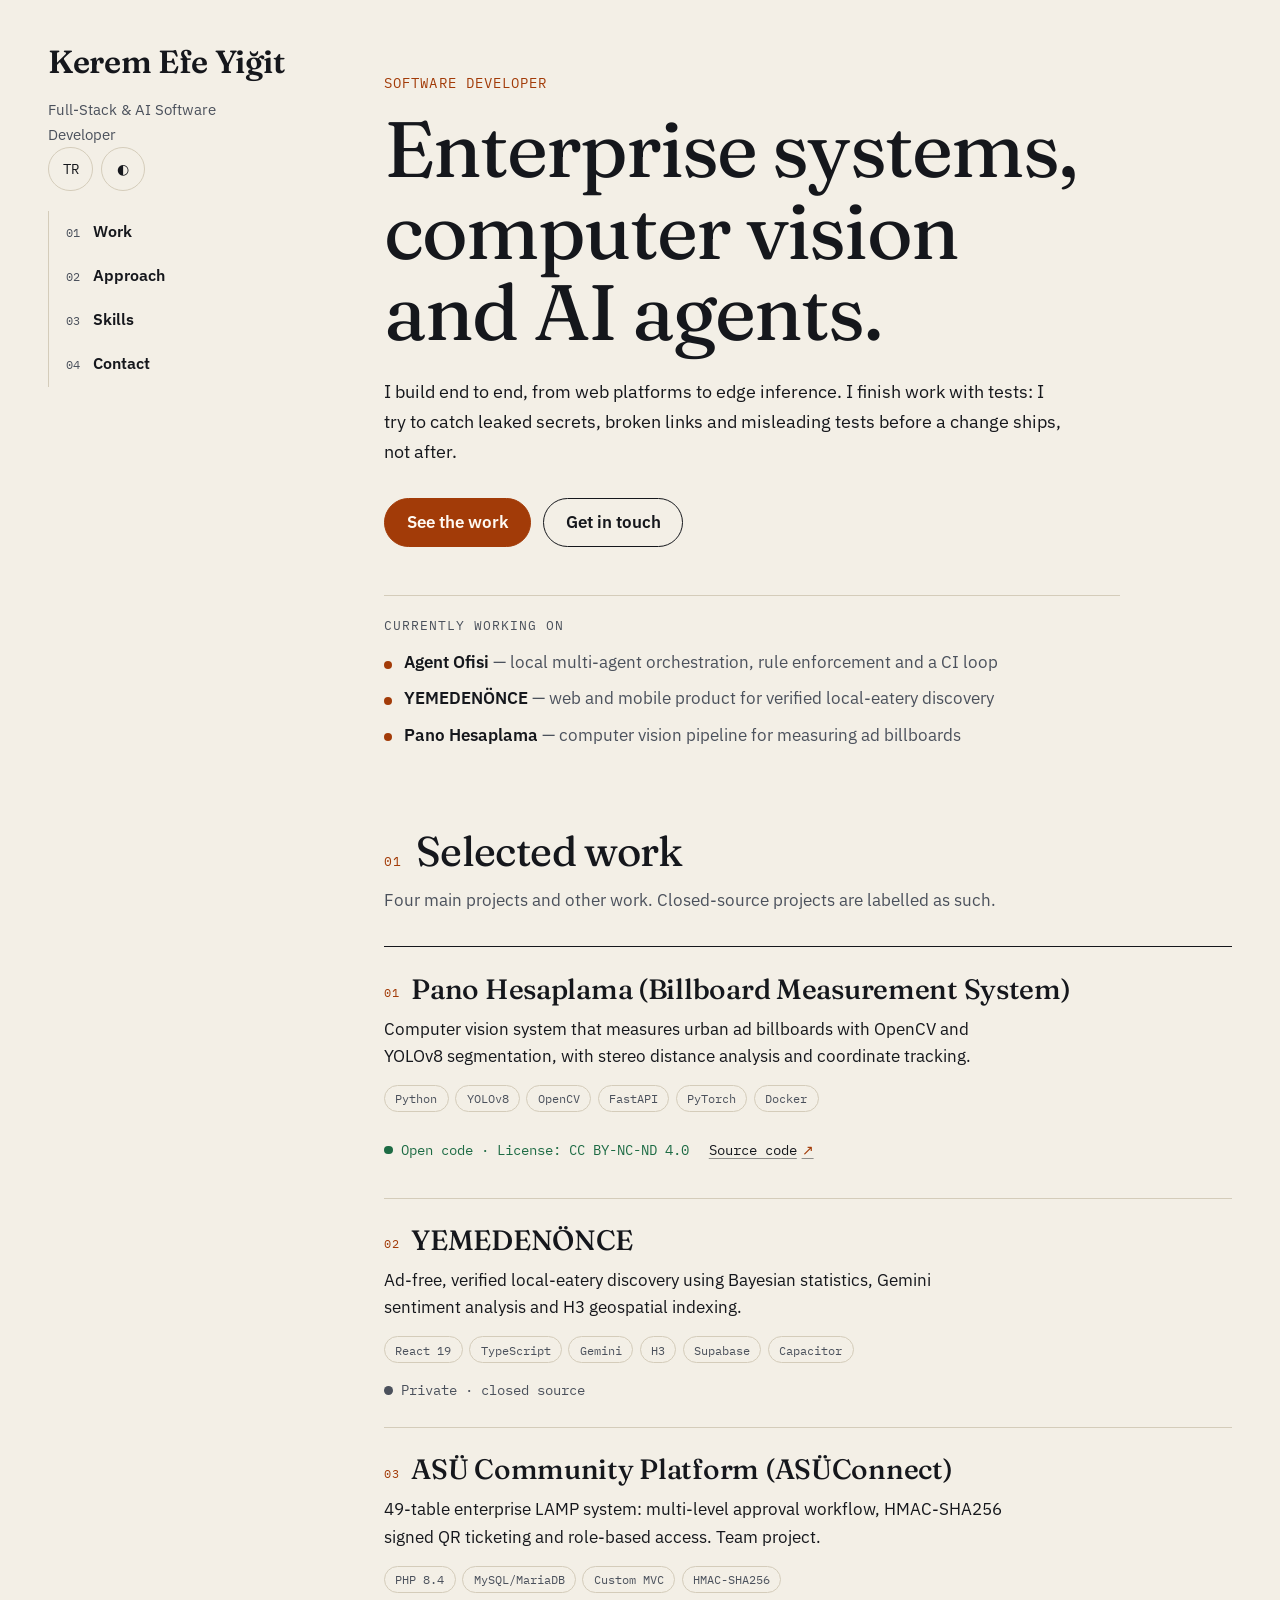
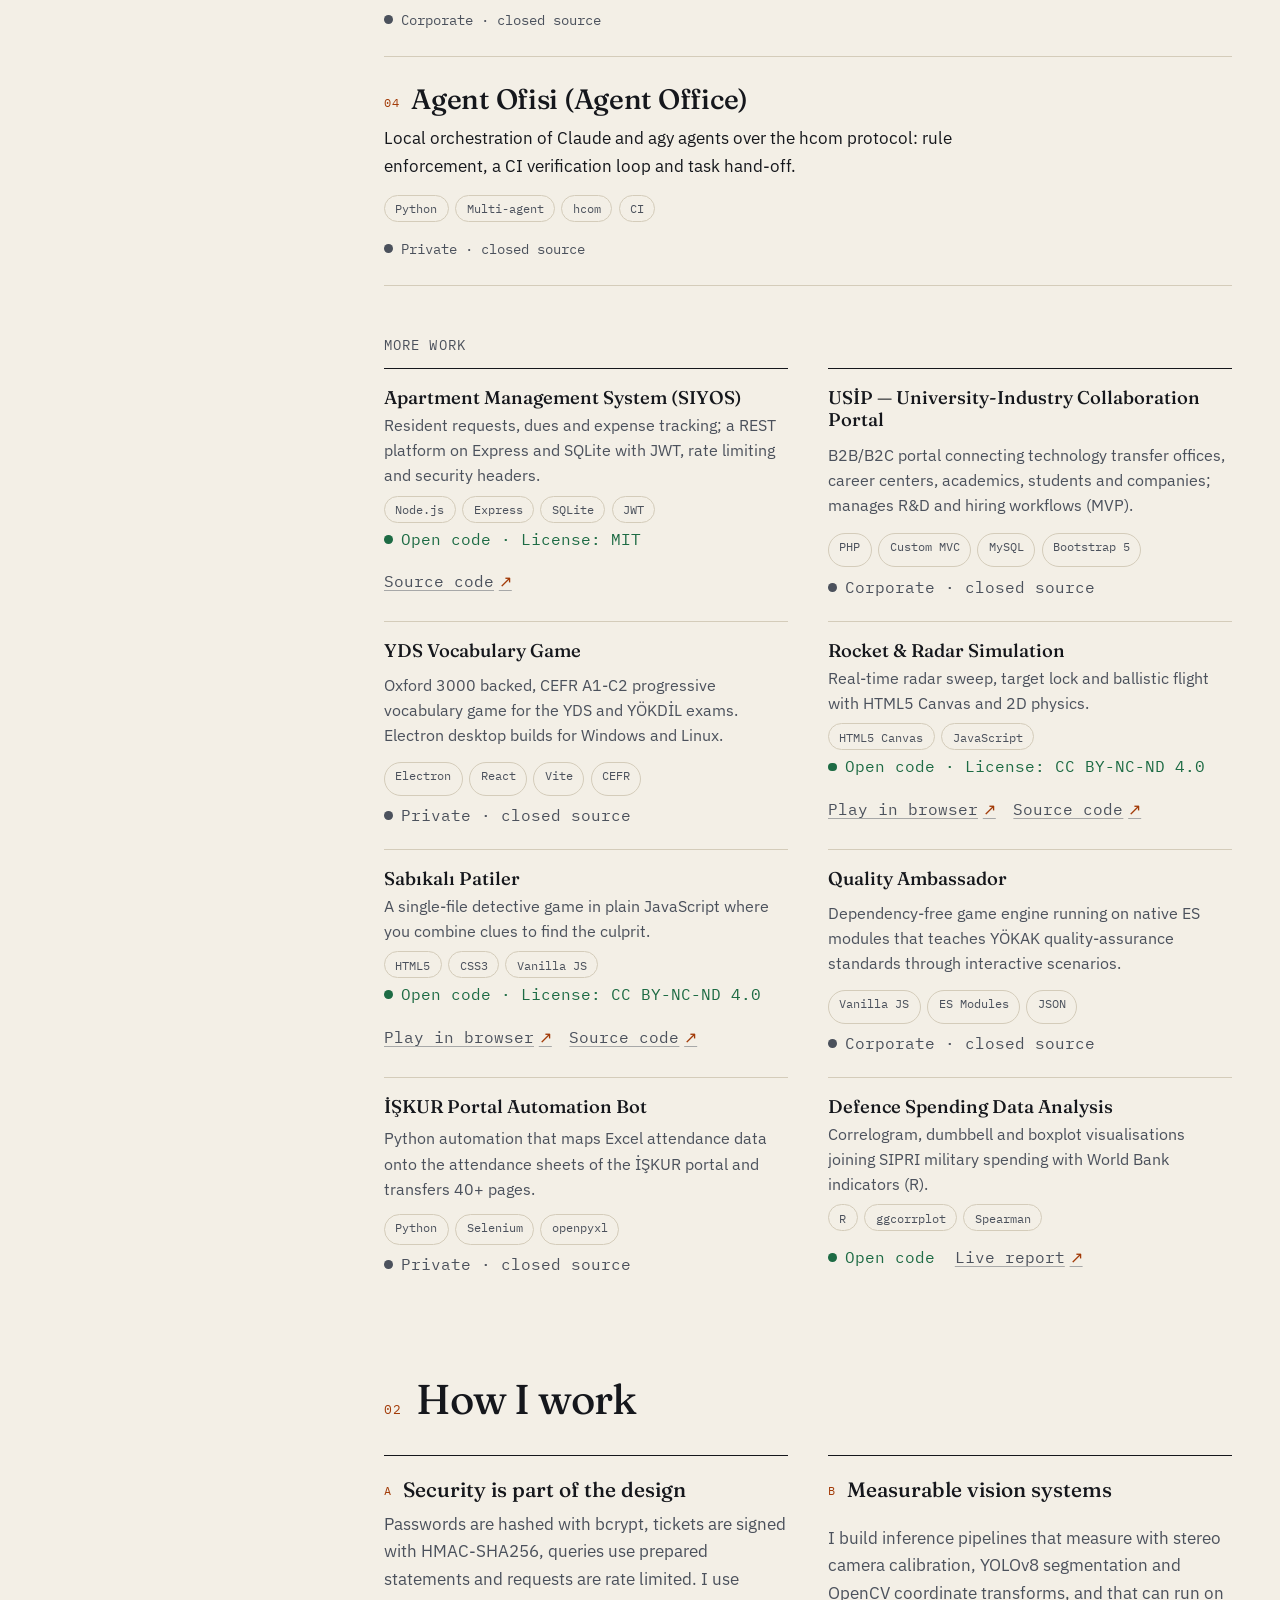
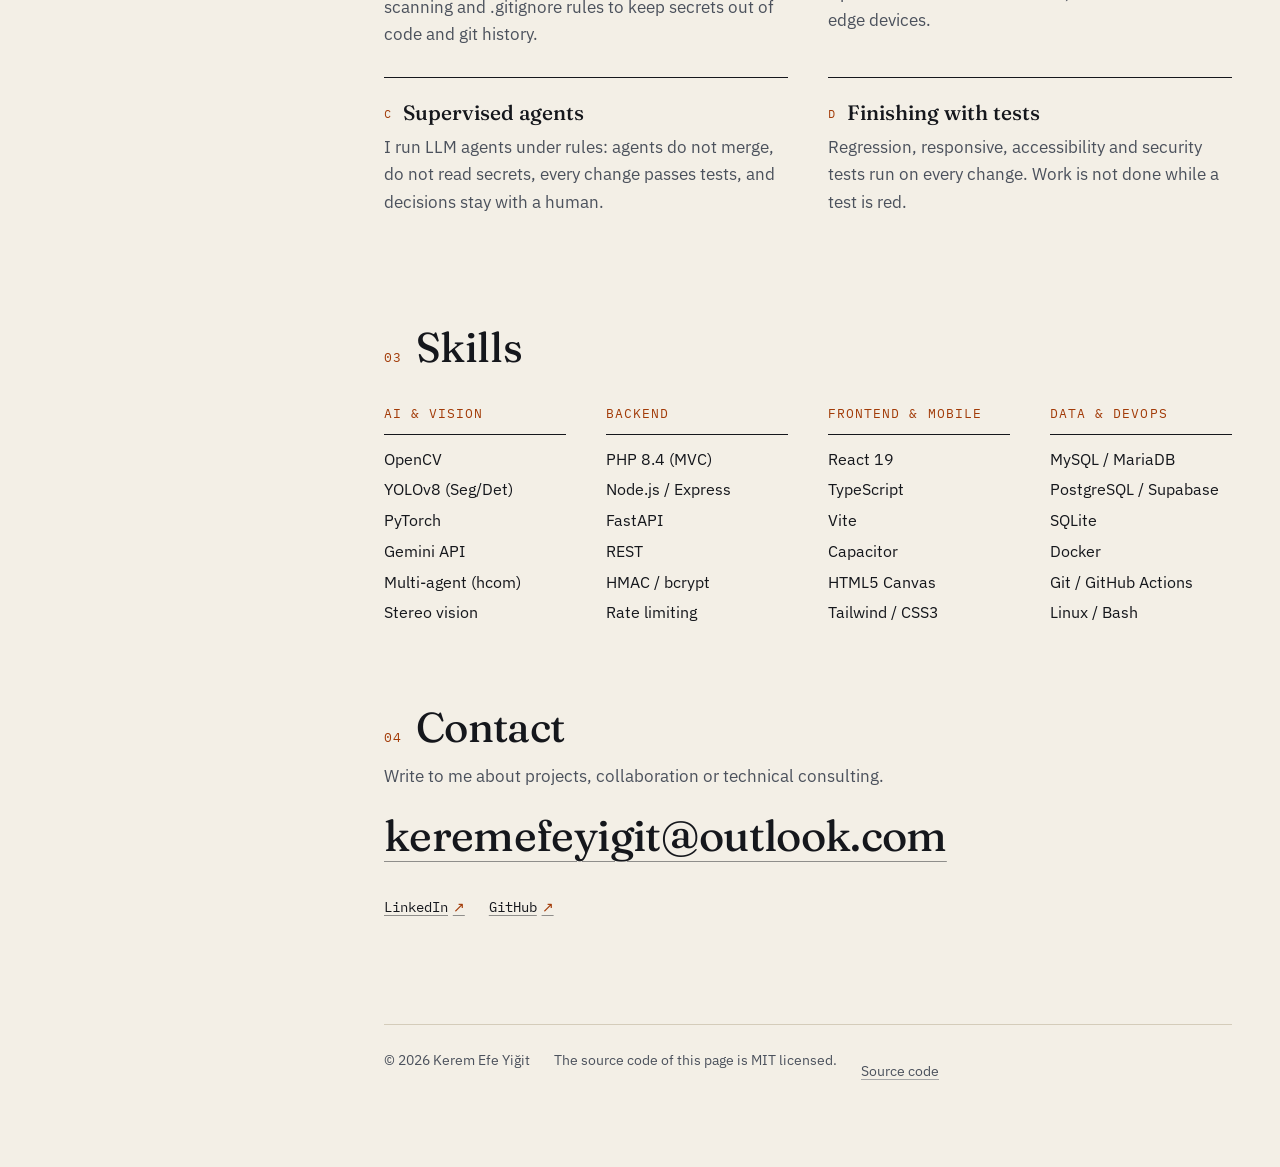
==== en/index.html @ 2be43712 "wip: portfolyo yeniden tasarimi (TR/EN uretici, self-host yazi tipleri, CI iskeleti) Co-Authored-By:" ====
<!doctype html>
<html lang="en">
<head>
<meta charset="utf-8">
<meta http-equiv="Content-Security-Policy" content="default-src 'none'; script-src 'self'; style-src 'self'; img-src 'self' data:; font-src 'self'; connect-src 'none'; base-uri 'none'; form-action 'none'; manifest-src 'none'">
<meta name="viewport" content="width=device-width, initial-scale=1">
<title>Kerem Efe Yiğit — Full-Stack &amp; AI Software Developer</title>
<meta name="description" content="Kerem Efe Yiğit: software developer building enterprise web systems, computer vision and multi-agent AI orchestration. Selected work, approach and contact.">
<meta name="referrer" content="strict-origin-when-cross-origin">
<meta name="color-scheme" content="light dark">
<meta name="theme-color" content="#f3efe6" media="(prefers-color-scheme: light)">
<meta name="theme-color" content="#101215" media="(prefers-color-scheme: dark)">
<link rel="canonical" href="https://keremefeyigit.github.io/en/">
<link rel="alternate" hreflang="tr" href="https://keremefeyigit.github.io/">
<link rel="alternate" hreflang="en" href="https://keremefeyigit.github.io/en/">
<link rel="alternate" hreflang="x-default" href="https://keremefeyigit.github.io/">
<link rel="icon" href="/assets/img/favicon.svg" type="image/svg+xml">
<meta property="og:type" content="website">
<meta property="og:site_name" content="Kerem Efe Yiğit">
<meta property="og:title" content="Kerem Efe Yiğit — Full-Stack &amp; AI Software Developer">
<meta property="og:description" content="Kerem Efe Yiğit: software developer building enterprise web systems, computer vision and multi-agent AI orchestration. Selected work, approach and contact.">
<meta property="og:url" content="https://keremefeyigit.github.io/en/">
<meta property="og:locale" content="en_US">
<meta property="og:image" content="https://keremefeyigit.github.io/assets/img/og.png">
<meta property="og:image:width" content="1200">
<meta property="og:image:height" content="630">
<meta property="og:image:alt" content="Kerem Efe Yiğit — Full-Stack &amp; AI Software Developer">
<meta name="twitter:card" content="summary_large_image">
<meta name="twitter:title" content="Kerem Efe Yiğit — Full-Stack &amp; AI Software Developer">
<meta name="twitter:description" content="Kerem Efe Yiğit: software developer building enterprise web systems, computer vision and multi-agent AI orchestration. Selected work, approach and contact.">
<meta name="twitter:image" content="https://keremefeyigit.github.io/assets/img/og.png">
<link rel="preload" href="/assets/fonts/fraunces-latin-wght-normal.woff2" as="font" type="font/woff2" crossorigin>
<link rel="preload" href="/assets/fonts/ibm-plex-sans-latin-400-normal.woff2" as="font" type="font/woff2" crossorigin>
<link rel="stylesheet" href="/assets/css/style.css">
<script src="/assets/js/theme.js"></script>
<script type="application/ld+json">
{
  "@context": "https://schema.org",
  "@type": "Person",
  "name": "Kerem Efe Yiğit",
  "url": "https://keremefeyigit.github.io/en/",
  "jobTitle": "Full-Stack & AI Software Developer",
  "inLanguage": "en",
  "sameAs": [
    "https://github.com/keremefeyigit",
    "https://www.linkedin.com/in/kerem-efe-yi%C4%9Fit/"
  ],
  "knowsAbout": [
    "Computer vision",
    "OpenCV",
    "YOLOv8",
    "PHP",
    "Node.js",
    "React",
    "TypeScript",
    "Multi-agent systems"
  ]
}
</script>
</head>
<body>
<a class="skip" href="#main">Skip to content</a>
<div class="shell">
<header class="rail">
  <div class="rail-top">
    <div>
      <a class="brand" href="/en/">Kerem Efe Yiğit</a>
      <p class="role">Full-Stack &amp; AI Software Developer</p>
    </div>
    <div class="tools">
      <a class="lang" href="/" hreflang="tr" lang="tr" title="Türkçe">TR</a>
      <button class="theme" type="button" data-theme-toggle data-label-dark="Dark theme" data-label-light="Light theme" aria-label="Toggle theme" aria-pressed="false" hidden>&#9680;</button>
    </div>
  </div>
  <nav aria-label="Main navigation" data-nav><ol class="nav"><li><a href="#work"><span class="n">01</span>Work</a></li><li><a href="#approach"><span class="n">02</span>Approach</a></li><li><a href="#skills"><span class="n">03</span>Skills</a></li><li><a href="#contact"><span class="n">04</span>Contact</a></li></ol></nav>
</header>
<main id="main">
  <section class="hero" aria-labelledby="hero-title">
    <p class="kicker">Software developer</p>
    <h1 id="hero-title">Enterprise systems, computer vision and AI agents.</h1>
    <p class="lead">I build end to end, from web platforms to edge inference. I finish work with tests: I try to catch leaked secrets, broken links and misleading tests before a change ships, not after.</p>
    <p class="cta"><a class="btn" href="#work">See the work</a><a class="btn ghost" href="#contact">Get in touch</a></p>
    <div class="now"><p class="now-title">Currently working on</p><ul><li><strong>Agent Ofisi</strong> <span>— local multi-agent orchestration, rule enforcement and a CI loop</span></li><li><strong>YEMEDENÖNCE</strong> <span>— web and mobile product for verified local-eatery discovery</span></li><li><strong>Pano Hesaplama</strong> <span>— computer vision pipeline for measuring ad billboards</span></li></ul></div>
  </section>

  <section id="work" aria-labelledby="work-title">
    <h2 id="work-title"><span class="n">01</span>Selected work</h2>
    <p class="intro">Four main projects and other work. Closed-source projects are labelled as such.</p>
    <ol class="featured"><li class="proj" id="p-pano"><h3>Pano Hesaplama (Billboard Measurement System)</h3><p>Computer vision system that measures urban ad billboards with OpenCV and YOLOv8 segmentation, with stereo distance analysis and coordinate tracking.</p><ul class="tags"><li>Python</li><li>YOLOv8</li><li>OpenCV</li><li>FastAPI</li><li>PyTorch</li><li>Docker</li></ul><p class="meta"><span class="vis open">Open code · License: CC BY-NC-ND 4.0</span><span class="links"><a href="https://github.com/keremefeyigit/PanoHesaplamaSistemi" rel="noopener noreferrer" target="_blank">Source code</a></span></p></li><li class="proj" id="p-yemedenonce"><h3>YEMEDENÖNCE</h3><p>Ad-free, verified local-eatery discovery using Bayesian statistics, Gemini sentiment analysis and H3 geospatial indexing.</p><ul class="tags"><li>React 19</li><li>TypeScript</li><li>Gemini</li><li>H3</li><li>Supabase</li><li>Capacitor</li></ul><p class="meta"><span class="vis private">Private · closed source</span></p></li><li class="proj" id="p-asu"><h3>ASÜ Community Platform (ASÜConnect)</h3><p>49-table enterprise LAMP system: multi-level approval workflow, HMAC-SHA256 signed QR ticketing and role-based access. Team project.</p><ul class="tags"><li>PHP 8.4</li><li>MySQL/MariaDB</li><li>Custom MVC</li><li>HMAC-SHA256</li></ul><p class="meta"><span class="vis corporate">Corporate · closed source</span></p></li><li class="proj" id="p-agent"><h3>Agent Ofisi (Agent Office)</h3><p>Local orchestration of Claude and agy agents over the hcom protocol: rule enforcement, a CI verification loop and task hand-off.</p><ul class="tags"><li>Python</li><li>Multi-agent</li><li>hcom</li><li>CI</li></ul><p class="meta"><span class="vis private">Private · closed source</span></p></li></ol>
    <h3 class="more-title">More work</h3>
    <ul class="more"><li id="p-siyos"><h3>Apartment Management System (SIYOS)</h3><p>Resident requests, dues and expense tracking; a REST platform on Express and SQLite with JWT, rate limiting and security headers.</p><ul class="tags"><li>Node.js</li><li>Express</li><li>SQLite</li><li>JWT</li></ul><p class="meta"><span class="vis open">Open code · License: MIT</span><span class="links"><a href="https://github.com/keremefeyigit/Apartman-Yonetim-Sistemi" rel="noopener noreferrer" target="_blank">Source code</a></span></p></li><li id="p-usip"><h3>USİP — University-Industry Collaboration Portal</h3><p>B2B/B2C portal connecting technology transfer offices, career centers, academics, students and companies; manages R&amp;D and hiring workflows (MVP).</p><ul class="tags"><li>PHP</li><li>Custom MVC</li><li>MySQL</li><li>Bootstrap 5</li></ul><p class="meta"><span class="vis corporate">Corporate · closed source</span></p></li><li id="p-yds"><h3>YDS Vocabulary Game</h3><p>Oxford 3000 backed, CEFR A1-C2 progressive vocabulary game for the YDS and YÖKDİL exams. Electron desktop builds for Windows and Linux.</p><ul class="tags"><li>Electron</li><li>React</li><li>Vite</li><li>CEFR</li></ul><p class="meta"><span class="vis private">Private · closed source</span></p></li><li id="p-roket"><h3>Rocket &amp; Radar Simulation</h3><p>Real-time radar sweep, target lock and ballistic flight with HTML5 Canvas and 2D physics.</p><ul class="tags"><li>HTML5 Canvas</li><li>JavaScript</li></ul><p class="meta"><span class="vis open">Open code · License: CC BY-NC-ND 4.0</span><span class="links"><a href="https://keremefeyigit.github.io/Roket-Oyunu/" rel="noopener noreferrer" target="_blank">Play in browser</a><a href="https://github.com/keremefeyigit/Roket-Oyunu" rel="noopener noreferrer" target="_blank">Source code</a></span></p></li><li id="p-sabikali"><h3>Sabıkalı Patiler</h3><p>A single-file detective game in plain JavaScript where you combine clues to find the culprit.</p><ul class="tags"><li>HTML5</li><li>CSS3</li><li>Vanilla JS</li></ul><p class="meta"><span class="vis open">Open code · License: CC BY-NC-ND 4.0</span><span class="links"><a href="https://keremefeyigit.github.io/Sabikali-Patiler/" rel="noopener noreferrer" target="_blank">Play in browser</a><a href="https://github.com/keremefeyigit/Sabikali-Patiler" rel="noopener noreferrer" target="_blank">Source code</a></span></p></li><li id="p-kalite"><h3>Quality Ambassador</h3><p>Dependency-free game engine running on native ES modules that teaches YÖKAK quality-assurance standards through interactive scenarios.</p><ul class="tags"><li>Vanilla JS</li><li>ES Modules</li><li>JSON</li></ul><p class="meta"><span class="vis corporate">Corporate · closed source</span></p></li><li id="p-iskur"><h3>İŞKUR Portal Automation Bot</h3><p>Python automation that maps Excel attendance data onto the attendance sheets of the İŞKUR portal and transfers 40+ pages.</p><ul class="tags"><li>Python</li><li>Selenium</li><li>openpyxl</li></ul><p class="meta"><span class="vis private">Private · closed source</span></p></li><li id="p-savunma"><h3>Defence Spending Data Analysis</h3><p>Correlogram, dumbbell and boxplot visualisations joining SIPRI military spending with World Bank indicators (R).</p><ul class="tags"><li>R</li><li>ggcorrplot</li><li>Spearman</li></ul><p class="meta"><span class="vis open">Open code</span><span class="links"><a href="https://yusakru.github.io/asu-savunma-harcamalari-veri-gorsellestirme/" rel="noopener noreferrer" target="_blank">Live report</a></span></p></li></ul>
  </section>

  <section id="approach" aria-labelledby="approach-title">
    <h2 id="approach-title"><span class="n">02</span>How I work</h2>
    <ol class="principles"><li><h3>Security is part of the design</h3><p>Passwords are hashed with bcrypt, tickets are signed with HMAC-SHA256, queries use prepared statements and requests are rate limited. I use scanning and .gitignore rules to keep secrets out of code and git history.</p></li><li><h3>Measurable vision systems</h3><p>I build inference pipelines that measure with stereo camera calibration, YOLOv8 segmentation and OpenCV coordinate transforms, and that can run on edge devices.</p></li><li><h3>Supervised agents</h3><p>I run LLM agents under rules: agents do not merge, do not read secrets, every change passes tests, and decisions stay with a human.</p></li><li><h3>Finishing with tests</h3><p>Regression, responsive, accessibility and security tests run on every change. Work is not done while a test is red.</p></li></ol>
  </section>

  <section id="skills" aria-labelledby="skills-title">
    <h2 id="skills-title"><span class="n">03</span>Skills</h2>
    <div class="skills"><div><h3>AI &amp; vision</h3><ul><li>OpenCV</li><li>YOLOv8 (Seg/Det)</li><li>PyTorch</li><li>Gemini API</li><li>Multi-agent (hcom)</li><li>Stereo vision</li></ul></div><div><h3>Backend</h3><ul><li>PHP 8.4 (MVC)</li><li>Node.js / Express</li><li>FastAPI</li><li>REST</li><li>HMAC / bcrypt</li><li>Rate limiting</li></ul></div><div><h3>Frontend &amp; mobile</h3><ul><li>React 19</li><li>TypeScript</li><li>Vite</li><li>Capacitor</li><li>HTML5 Canvas</li><li>Tailwind / CSS3</li></ul></div><div><h3>Data &amp; DevOps</h3><ul><li>MySQL / MariaDB</li><li>PostgreSQL / Supabase</li><li>SQLite</li><li>Docker</li><li>Git / GitHub Actions</li><li>Linux / Bash</li></ul></div></div>
  </section>

  <section id="contact" aria-labelledby="contact-title">
    <h2 id="contact-title"><span class="n">04</span>Contact</h2>
    <p class="intro">Write to me about projects, collaboration or technical consulting.</p>
    <a class="contact-mail" href="#contact" data-mail-user="keremefeyigit" data-mail-domain="outlook.com">keremefeyigit [at] outlook.com</a>
    <p class="contact-links">
      <a href="https://www.linkedin.com/in/kerem-efe-yi%C4%9Fit/" rel="noopener noreferrer" target="_blank">LinkedIn</a>
      <a href="https://github.com/keremefeyigit" rel="noopener noreferrer" target="_blank">GitHub</a>
    </p>
  </section>

  <footer>
    <span>© 2026 Kerem Efe Yiğit</span>
    <span>The source code of this page is MIT licensed.</span>
    <a href="https://github.com/keremefeyigit/keremefeyigit.github.io" rel="noopener noreferrer" target="_blank">Source code</a>
  </footer>
</main>
</div>
<script src="/assets/js/main.js" defer></script>
</body>
</html>
---- assets/css/style.css ----
/* Kerem Efe Yiğit — portfolyo. Dış kaynak yok: yazı tipleri yerel, CSP 'self'. */

/* ---------- Yazı tipleri (OFL, bkz. assets/fonts/LICENSE-*.txt) ---------- */
@font-face { font-family: "Fraunces"; font-weight: 100 900; font-display: swap;
  src: url("/assets/fonts/fraunces-latin-wght-normal.woff2") format("woff2");
  unicode-range: U+0000-00FF, U+0131, U+0152-0153, U+02BB-02BC, U+02C6, U+02DA, U+02DC, U+2000-206F, U+2074, U+20AC, U+2122, U+2191, U+2193, U+2212, U+2215, U+FEFF, U+FFFD; }
@font-face { font-family: "IBM Plex Sans"; font-weight: 400; font-display: swap;
  src: url("/assets/fonts/ibm-plex-sans-latin-400-normal.woff2") format("woff2");
  unicode-range: U+0000-00FF, U+0131, U+0152-0153, U+02BB-02BC, U+02C6, U+02DA, U+02DC, U+2000-206F, U+2074, U+20AC, U+2122, U+2191, U+2193, U+2212, U+2215, U+FEFF, U+FFFD; }
@font-face { font-family: "IBM Plex Sans"; font-weight: 600; font-display: swap;
  src: url("/assets/fonts/ibm-plex-sans-latin-600-normal.woff2") format("woff2");
  unicode-range: U+0000-00FF, U+0131, U+0152-0153, U+02BB-02BC, U+02C6, U+02DA, U+02DC, U+2000-206F, U+2074, U+20AC, U+2122, U+2191, U+2193, U+2212, U+2215, U+FEFF, U+FFFD; }
@font-face { font-family: "IBM Plex Mono"; font-weight: 400; font-display: swap;
  src: url("/assets/fonts/ibm-plex-mono-latin-400-normal.woff2") format("woff2");
  unicode-range: U+0000-00FF, U+0131, U+0152-0153, U+02BB-02BC, U+02C6, U+02DA, U+02DC, U+2000-206F, U+2074, U+20AC, U+2122, U+2191, U+2193, U+2212, U+2215, U+FEFF, U+FFFD; }
@font-face { font-family: "Fraunces"; font-weight: 100 900; font-display: swap;
  src: url("/assets/fonts/fraunces-latin-ext-wght-normal.woff2") format("woff2");
  unicode-range: U+0100-02BA, U+02BD-02C5, U+02C7-02CC, U+02CE-02D7, U+02DD-02FF, U+0304, U+0308, U+0329, U+1D00-1DBF, U+1E00-1E9F, U+1EF2-1EFF, U+2020, U+20A0-20AB, U+20AD-20C0, U+2113, U+2C60-2C7F, U+A720-A7FF; }
@font-face { font-family: "IBM Plex Sans"; font-weight: 400; font-display: swap;
  src: url("/assets/fonts/ibm-plex-sans-latin-ext-400-normal.woff2") format("woff2");
  unicode-range: U+0100-02BA, U+02BD-02C5, U+02C7-02CC, U+02CE-02D7, U+02DD-02FF, U+0304, U+0308, U+0329, U+1D00-1DBF, U+1E00-1E9F, U+1EF2-1EFF, U+2020, U+20A0-20AB, U+20AD-20C0, U+2113, U+2C60-2C7F, U+A720-A7FF; }
@font-face { font-family: "IBM Plex Sans"; font-weight: 600; font-display: swap;
  src: url("/assets/fonts/ibm-plex-sans-latin-ext-600-normal.woff2") format("woff2");
  unicode-range: U+0100-02BA, U+02BD-02C5, U+02C7-02CC, U+02CE-02D7, U+02DD-02FF, U+0304, U+0308, U+0329, U+1D00-1DBF, U+1E00-1E9F, U+1EF2-1EFF, U+2020, U+20A0-20AB, U+20AD-20C0, U+2113, U+2C60-2C7F, U+A720-A7FF; }
@font-face { font-family: "IBM Plex Mono"; font-weight: 400; font-display: swap;
  src: url("/assets/fonts/ibm-plex-mono-latin-ext-400-normal.woff2") format("woff2");
  unicode-range: U+0100-02BA, U+02BD-02C5, U+02C7-02CC, U+02CE-02D7, U+02DD-02FF, U+0304, U+0308, U+0329, U+1D00-1DBF, U+1E00-1E9F, U+1EF2-1EFF, U+2020, U+20A0-20AB, U+20AD-20C0, U+2113, U+2C60-2C7F, U+A720-A7FF; }

/* ---------- Tasarım değerleri ---------- */
:root {
  color-scheme: light dark;
  --bg: #f3efe6;
  --surface: #faf7f0;
  --ink: #15171c;
  --muted: #4b515c;
  --rule: #d4ccba;
  --accent: #a23b08;
  --accent-ink: #fffaf3;
  --ok: #1d6b44;
  --focus: #a23b08;
  --font-display: "Fraunces", "Iowan Old Style", "Palatino Linotype", Georgia, serif;
  --font-body: "IBM Plex Sans", system-ui, -apple-system, "Segoe UI", Roboto, sans-serif;
  --font-mono: "IBM Plex Mono", ui-monospace, "SFMono-Regular", Menlo, Consolas, monospace;
  --measure: 62ch;
  --rail: 17rem;
  --gap: clamp(1rem, 4vw, 2rem);
}
@media (prefers-color-scheme: dark) {
  :root:not([data-theme="light"]) {
    --bg: #101215; --surface: #171a1f; --ink: #ece8de; --muted: #aab0ba; --rule: #2c323b;
    --accent: #f0a24a; --accent-ink: #1a1206; --ok: #6fd1a0; --focus: #f0a24a;
  }
}
:root[data-theme="dark"] {
  --bg: #101215; --surface: #171a1f; --ink: #ece8de; --muted: #aab0ba; --rule: #2c323b;
  --accent: #f0a24a; --accent-ink: #1a1206; --ok: #6fd1a0; --focus: #f0a24a;
}

/* ---------- Temel ---------- */
*, *::before, *::after { box-sizing: border-box; }
[hidden] { display: none !important; }
html { -webkit-text-size-adjust: 100%; text-size-adjust: 100%; scroll-behavior: smooth; scroll-padding-top: 1.5rem; }
body {
  margin: 0; background: var(--bg); color: var(--ink);
  font-family: var(--font-body); font-size: 1.0625rem; line-height: 1.62;
  font-synthesis: none; text-rendering: optimizeLegibility;
  overflow-wrap: anywhere;
}
img, svg { max-width: 100%; display: block; }
a { color: inherit; text-decoration-color: color-mix(in srgb, currentColor 45%, transparent); text-underline-offset: 0.22em; text-decoration-thickness: 1px; }
a:hover { text-decoration-color: currentColor; text-decoration-thickness: 2px; }
:focus-visible { outline: 3px solid var(--focus); outline-offset: 3px; border-radius: 2px; }
::selection { background: var(--accent); color: var(--accent-ink); }
h1, h2, h3, p, ul, ol { margin: 0; }
ul, ol { padding: 0; list-style: none; }
.mono, .n, .kicker, .tags, .vis, .lang, .links, .now-title { font-family: var(--font-mono); }

.skip { position: absolute; left: 0.75rem; top: -4rem; z-index: 10; background: var(--ink); color: var(--bg);
  padding: 0.7rem 1rem; border-radius: 4px; text-decoration: none; font-weight: 600; }
.skip:focus { top: 0.75rem; }

/* ---------- Yerleşim ---------- */
.shell { display: grid; grid-template-columns: minmax(0, 1fr); max-width: 78rem; margin-inline: auto; padding-inline: var(--gap); }
main { padding-bottom: 4rem; min-width: 0; }

.rail { padding-block: 1rem 0.5rem; display: grid; gap: 0.75rem; }
.rail-top { display: flex; align-items: center; justify-content: space-between; gap: 1rem; }
.brand { font-family: var(--font-display); font-weight: 600; font-size: 1.35rem; line-height: 1.1; letter-spacing: -0.01em;
  text-decoration: none; display: inline-block; min-height: 44px; padding-block: 0.4rem; }
.role { display: none; color: var(--muted); font-size: 0.95rem; max-width: 22ch; }
.tools { display: flex; gap: 0.5rem; align-items: center; }
.lang, .theme { min-width: 44px; min-height: 44px; display: inline-flex; align-items: center; justify-content: center;
  border: 1px solid var(--rule); border-radius: 999px; background: transparent; color: var(--ink); font-size: 0.85rem;
  text-decoration: none; cursor: pointer; padding: 0 0.85rem; font-weight: 600; }
.lang:hover, .theme:hover { border-color: var(--ink); background: color-mix(in srgb, var(--ink) 6%, transparent); }
.theme { font-family: var(--font-mono); }
.nav { display: grid; grid-template-columns: repeat(4, minmax(0, 1fr)); border-block: 1px solid var(--rule); }
.nav a { display: flex; flex-direction: column; justify-content: center; gap: 0.1rem; min-height: 56px; padding: 0.4rem 0.35rem;
  text-decoration: none; font-size: 0.82rem; font-weight: 600; text-align: left; overflow-wrap: normal; }
.nav a .n { font-size: 0.68rem; color: var(--muted); font-weight: 400; }
.nav a:hover, .nav a[aria-current="true"] { color: var(--accent); }
.nav a[aria-current="true"] .n { color: var(--accent); }

@media (max-width: 26rem) {
  .nav { grid-template-columns: repeat(2, minmax(0, 1fr)); }
  .nav a { min-height: 52px; font-size: 0.9rem; }
}

@media (min-width: 64rem) {
  .shell { grid-template-columns: var(--rail) minmax(0, 1fr); column-gap: clamp(2rem, 5vw, 5rem); }
  .rail { position: sticky; top: 0; align-self: start; height: 100dvh; padding-block: 2.5rem; align-content: space-between;
    grid-template-rows: auto auto 1fr auto; gap: 1.25rem; }
  .rail-top { display: block; }
  .brand { font-size: 2rem; line-height: 1.02; }
  .role { display: block; margin-top: 0.75rem; }
  .tools { grid-row: 4; }
  .nav { grid-template-columns: 1fr; border-block: 0; border-left: 1px solid var(--rule); align-self: center; }
  .nav a { flex-direction: row; justify-content: flex-start; align-items: baseline; gap: 0.8rem; min-height: 44px; padding: 0.55rem 0 0.55rem 1rem; font-size: 1rem; margin-left: -1px; border-left: 2px solid transparent; }
  .nav a .n { font-size: 0.75rem; }
  .nav a:hover, .nav a[aria-current="true"] { border-left-color: var(--accent); }
}

/* ---------- Bölümler ---------- */
section { padding-top: clamp(2.5rem, 7vw, 5rem); }
.hero { padding-top: clamp(1.5rem, 6vw, 4.5rem); }
.kicker { color: var(--accent); font-size: 0.85rem; letter-spacing: 0.08em; text-transform: uppercase; font-weight: 400; }
h1 { font-family: var(--font-display); font-weight: 420; font-size: clamp(2.35rem, 1.2rem + 5.2vw, 4.9rem);
  line-height: 1.04; letter-spacing: -0.025em; margin-top: 0.9rem; max-width: 16ch; text-wrap: balance; }
.lead { margin-top: 1.5rem; max-width: var(--measure); font-size: 1.15rem; color: var(--ink); }
.cta { margin-top: 2rem; display: flex; flex-wrap: wrap; gap: 0.75rem; }
.btn { display: inline-flex; align-items: center; min-height: 48px; padding: 0.6rem 1.35rem; border-radius: 999px; font-weight: 600;
  text-decoration: none; background: var(--accent); color: var(--accent-ink); border: 1px solid var(--accent); }
.btn:hover { filter: brightness(1.06); text-decoration: none; }
.btn.ghost { background: transparent; color: var(--ink); border-color: var(--ink); }
.btn.ghost:hover { background: color-mix(in srgb, var(--ink) 7%, transparent); }

.now { margin-top: 3rem; border-top: 1px solid var(--rule); padding-top: 1.25rem; max-width: 46rem; }
.now-title { color: var(--muted); font-size: 0.8rem; letter-spacing: 0.08em; text-transform: uppercase; }
.now ul { margin-top: 0.75rem; display: grid; gap: 0.55rem; }
.now li { padding-left: 1.25rem; position: relative; }
.now li::before { content: ""; position: absolute; left: 0; top: 0.7em; width: 0.5rem; height: 0.5rem; border-radius: 50%; background: var(--accent); }
.now strong { font-weight: 600; }
.now span { color: var(--muted); }

h2 { font-family: var(--font-display); font-weight: 450; font-size: clamp(1.7rem, 1.1rem + 2vw, 2.6rem); line-height: 1.1;
  letter-spacing: -0.015em; display: flex; align-items: baseline; gap: 0.9rem; }
h2 .n { font-size: 0.8rem; color: var(--accent); letter-spacing: 0.06em; font-weight: 400; }
.intro { margin-top: 0.75rem; color: var(--muted); max-width: var(--measure); }

/* Öne çıkan projeler */
.featured { margin-top: 2rem; counter-reset: proj; border-top: 1px solid var(--ink); }
.proj { counter-increment: proj; padding: 1.6rem 0; border-bottom: 1px solid var(--rule); display: grid; gap: 0.6rem;
  grid-template-columns: minmax(0, 1fr); }
.proj h3 { font-family: var(--font-display); font-weight: 500; font-size: clamp(1.3rem, 1rem + 1.2vw, 1.75rem); line-height: 1.18; letter-spacing: -0.01em; }
.proj h3::before { content: counter(proj, decimal-leading-zero); font-family: var(--font-mono); font-size: 0.78rem; color: var(--accent);
  font-weight: 400; margin-right: 0.75rem; vertical-align: 0.15em; letter-spacing: 0.05em; }
.proj p { max-width: var(--measure); }
.tags { display: flex; flex-wrap: wrap; gap: 0.4rem; margin-top: 0.3rem; }
.tags li { font-size: 0.78rem; border: 1px solid var(--rule); border-radius: 999px; padding: 0.15rem 0.65rem; color: var(--muted); }
.meta { display: flex; flex-wrap: wrap; align-items: center; gap: 0.5rem 1.25rem; margin-top: 0.4rem; font-size: 0.85rem; }
.vis { display: inline-flex; align-items: center; gap: 0.5rem; color: var(--muted); }
.vis::before { content: ""; width: 0.55rem; height: 0.55rem; border-radius: 50%; background: var(--muted); flex: none; }
.vis.open { color: var(--ok); }
.vis.open::before { background: var(--ok); }
.links { display: inline-flex; flex-wrap: wrap; gap: 0.25rem 1.1rem; }
.links a { display: inline-flex; align-items: center; min-height: 44px; font-weight: 400; }
.links a::after { content: "\2197"; margin-left: 0.3rem; color: var(--accent); }

.more-title { font-family: var(--font-mono); font-weight: 400; font-size: 0.85rem; letter-spacing: 0.08em; text-transform: uppercase;
  color: var(--muted); margin-top: 3rem; }
.more { margin-top: 0.75rem; border-top: 1px solid var(--ink); }
.more > li { padding: 1.1rem 0; border-bottom: 1px solid var(--rule); display: grid; gap: 0.25rem; }
.more h3 { font-family: var(--font-display); font-weight: 500; font-size: 1.15rem; line-height: 1.2; }
.more p { color: var(--muted); font-size: 0.97rem; max-width: var(--measure); }
.more .tags { margin-top: 0.2rem; }
.more .meta { margin-top: 0; }

@media (min-width: 52rem) {
  .more { display: grid; grid-template-columns: 1fr 1fr; column-gap: 2.5rem; border-top: 0; }
  .more > li { border-top: 1px solid var(--rule); border-bottom: 0; }
  .more > li:nth-child(-n+2) { border-top: 1px solid var(--ink); }
}

/* Yaklaşım */
.principles { margin-top: 2rem; display: grid; gap: 0; border-top: 1px solid var(--ink); counter-reset: pr; }
.principles > li { counter-increment: pr; padding: 1.4rem 0; border-bottom: 1px solid var(--rule); display: grid; gap: 0.5rem; }
.principles h3 { font-family: var(--font-display); font-weight: 500; font-size: 1.3rem; line-height: 1.2; }
.principles h3::before { content: counter(pr, upper-alpha); font-family: var(--font-mono); font-size: 0.78rem; color: var(--accent); margin-right: 0.75rem; vertical-align: 0.15em; }
.principles p { color: var(--muted); max-width: var(--measure); }
@media (min-width: 52rem) {
  .principles { grid-template-columns: 1fr 1fr; column-gap: 2.5rem; border-top: 0; }
  .principles > li { border-top: 1px solid var(--ink); border-bottom: 0; padding-bottom: 1.8rem; }
}

/* Yetenekler */
.skills { margin-top: 2rem; display: grid; grid-template-columns: minmax(0, 1fr); gap: 1.75rem; }
.skills h3 { font-family: var(--font-mono); font-weight: 400; font-size: 0.82rem; letter-spacing: 0.08em; text-transform: uppercase; color: var(--accent);
  padding-bottom: 0.6rem; border-bottom: 1px solid var(--ink); }
.skills ul { margin-top: 0.75rem; display: grid; gap: 0.35rem; font-size: 0.97rem; }
@media (min-width: 40rem) { .skills { grid-template-columns: repeat(2, minmax(0, 1fr)); gap: 2rem 2.5rem; } }
@media (min-width: 80rem) { .skills { grid-template-columns: repeat(4, minmax(0, 1fr)); } }

/* İletişim */
.contact-mail { display: inline-flex; align-items: center; min-height: 48px; margin-top: 1.25rem; font-family: var(--font-display); font-weight: 450; letter-spacing: -0.015em;
  font-size: clamp(1.35rem, 0.6rem + 3.6vw, 2.7rem); line-height: 1.15; overflow-wrap: anywhere; }
.contact-links { margin-top: 1.5rem; display: flex; flex-wrap: wrap; gap: 0.5rem 1.5rem; font-family: var(--font-mono); font-size: 0.9rem; }
.contact-links a { display: inline-flex; align-items: center; min-height: 44px; font-weight: 400; }
.contact-links a::after { content: "\2197"; margin-left: 0.3rem; color: var(--accent); }

footer { margin-top: clamp(3rem, 8vw, 6rem); padding-block: 1.5rem 2.5rem; border-top: 1px solid var(--rule); color: var(--muted);
  font-size: 0.88rem; display: flex; flex-wrap: wrap; gap: 0.4rem 1.5rem; }
footer a { display: inline-flex; align-items: center; min-height: 44px; }

/* ---------- Hareket (isteğe bağlı) ---------- */
/* İçerik hiçbir zaman gizlenmez (opacity yok): yalnızca hafif bir kayma. */
@media (prefers-reduced-motion: no-preference) {
  .hero > * { animation: rise 0.5s cubic-bezier(.2,.7,.2,1) backwards; }
  .hero > *:nth-child(2) { animation-delay: 0.05s; }
  .hero > *:nth-child(3) { animation-delay: 0.1s; }
  .hero > *:nth-child(4) { animation-delay: 0.15s; }
  .hero > *:nth-child(5) { animation-delay: 0.2s; }
  @keyframes rise { from { transform: translateY(12px); } to { transform: none; } }
}
@media (prefers-reduced-motion: reduce) { html { scroll-behavior: auto; } }

/* ---------- Yazdırma ---------- */
@media print {
  :root { --bg: #fff; --ink: #000; --muted: #333; --rule: #bbb; --accent: #000; }
  .rail, .skip, .cta, .tools { display: none; }
  .shell { display: block; max-width: none; padding: 0; }
  section { padding-top: 1.5rem; break-inside: avoid-page; }
  a[href^="http"]::after { content: " (" attr(href) ")"; font-size: 0.8em; }
  .links a::after, .contact-links a::after { content: " (" attr(href) ")"; }
}
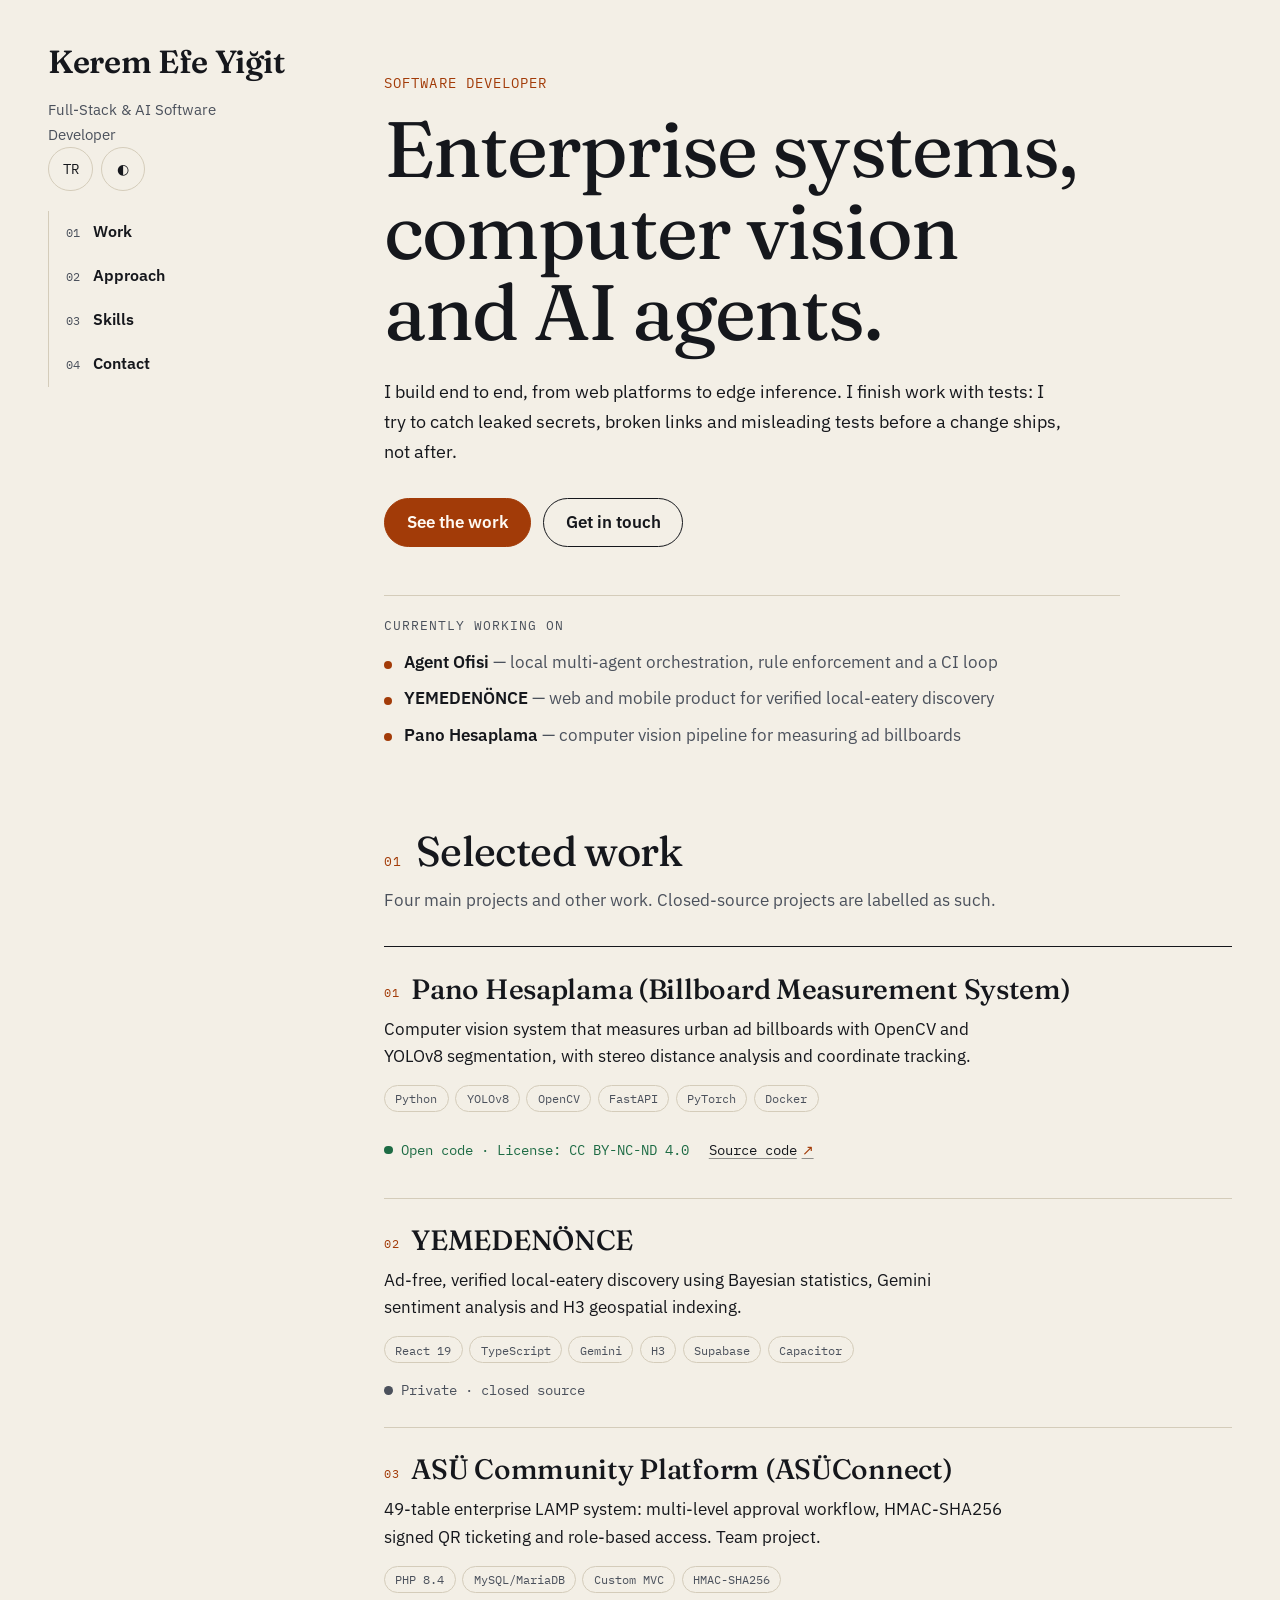
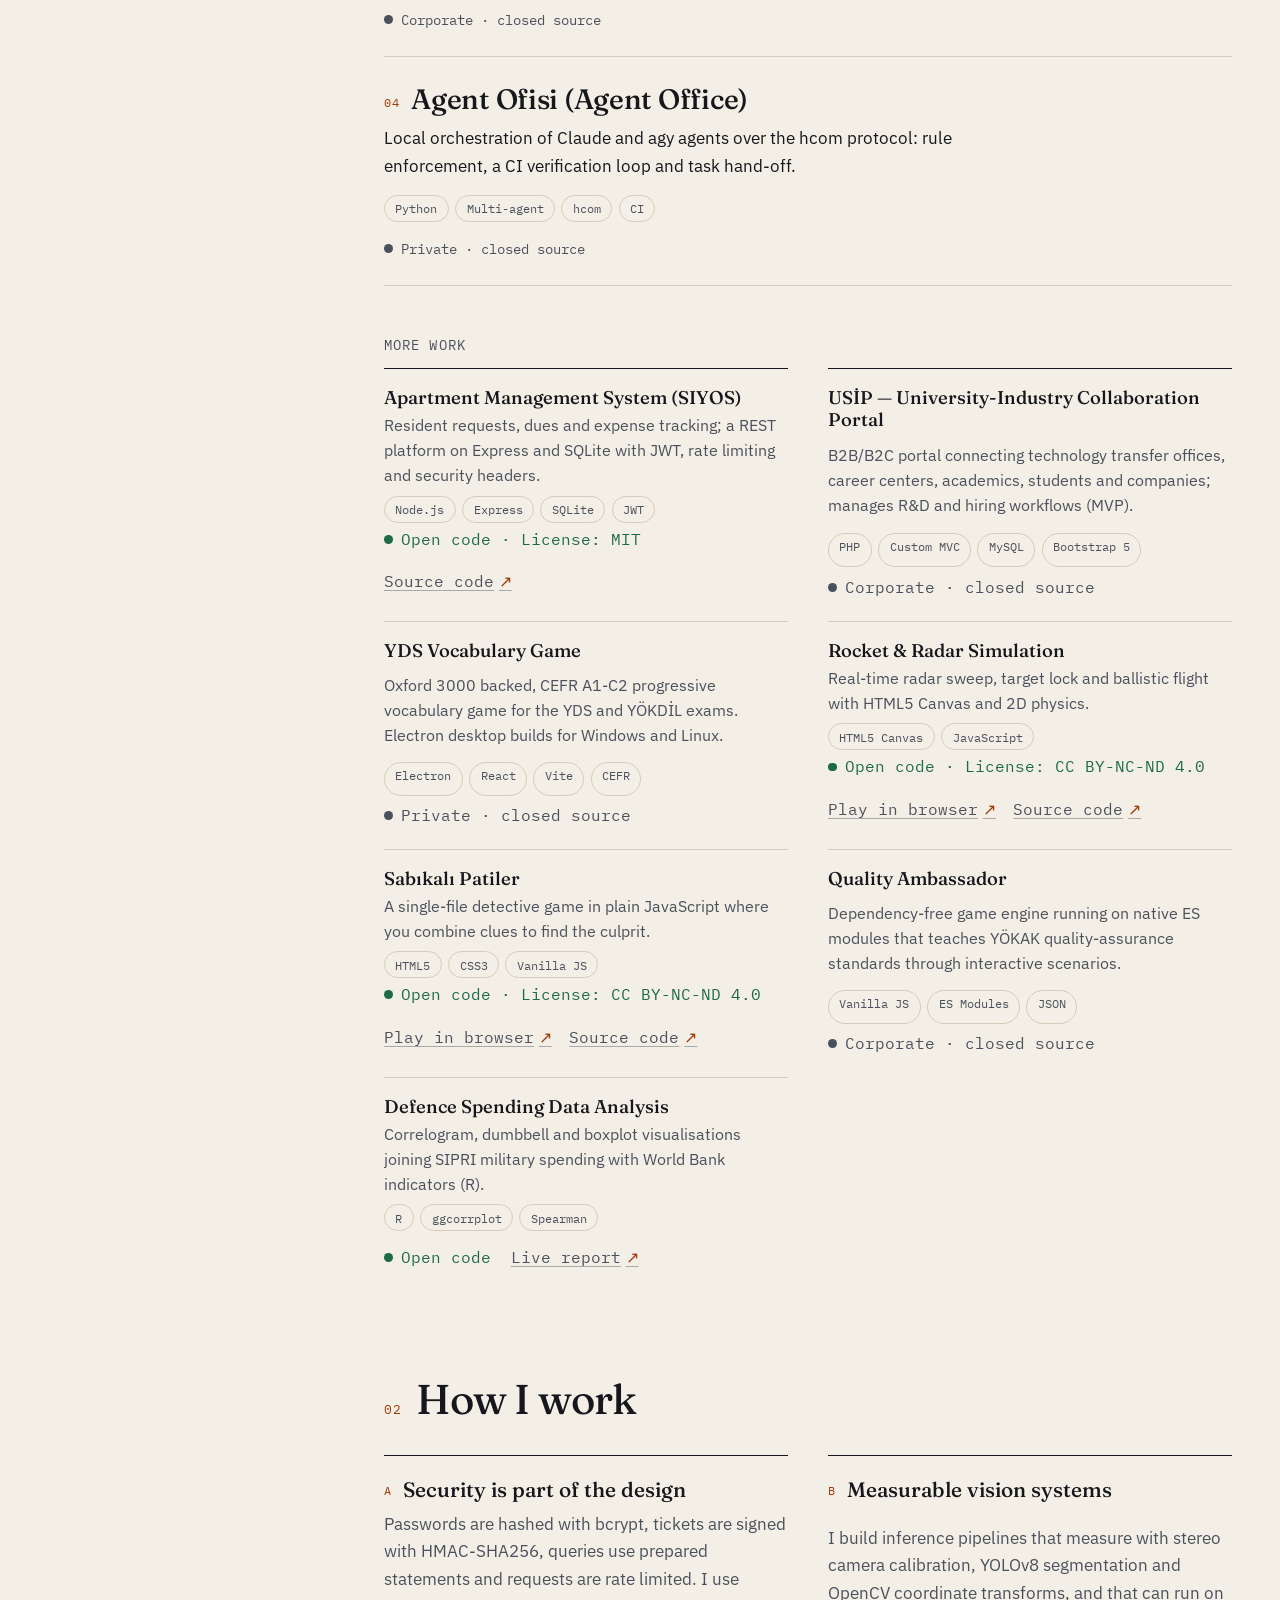
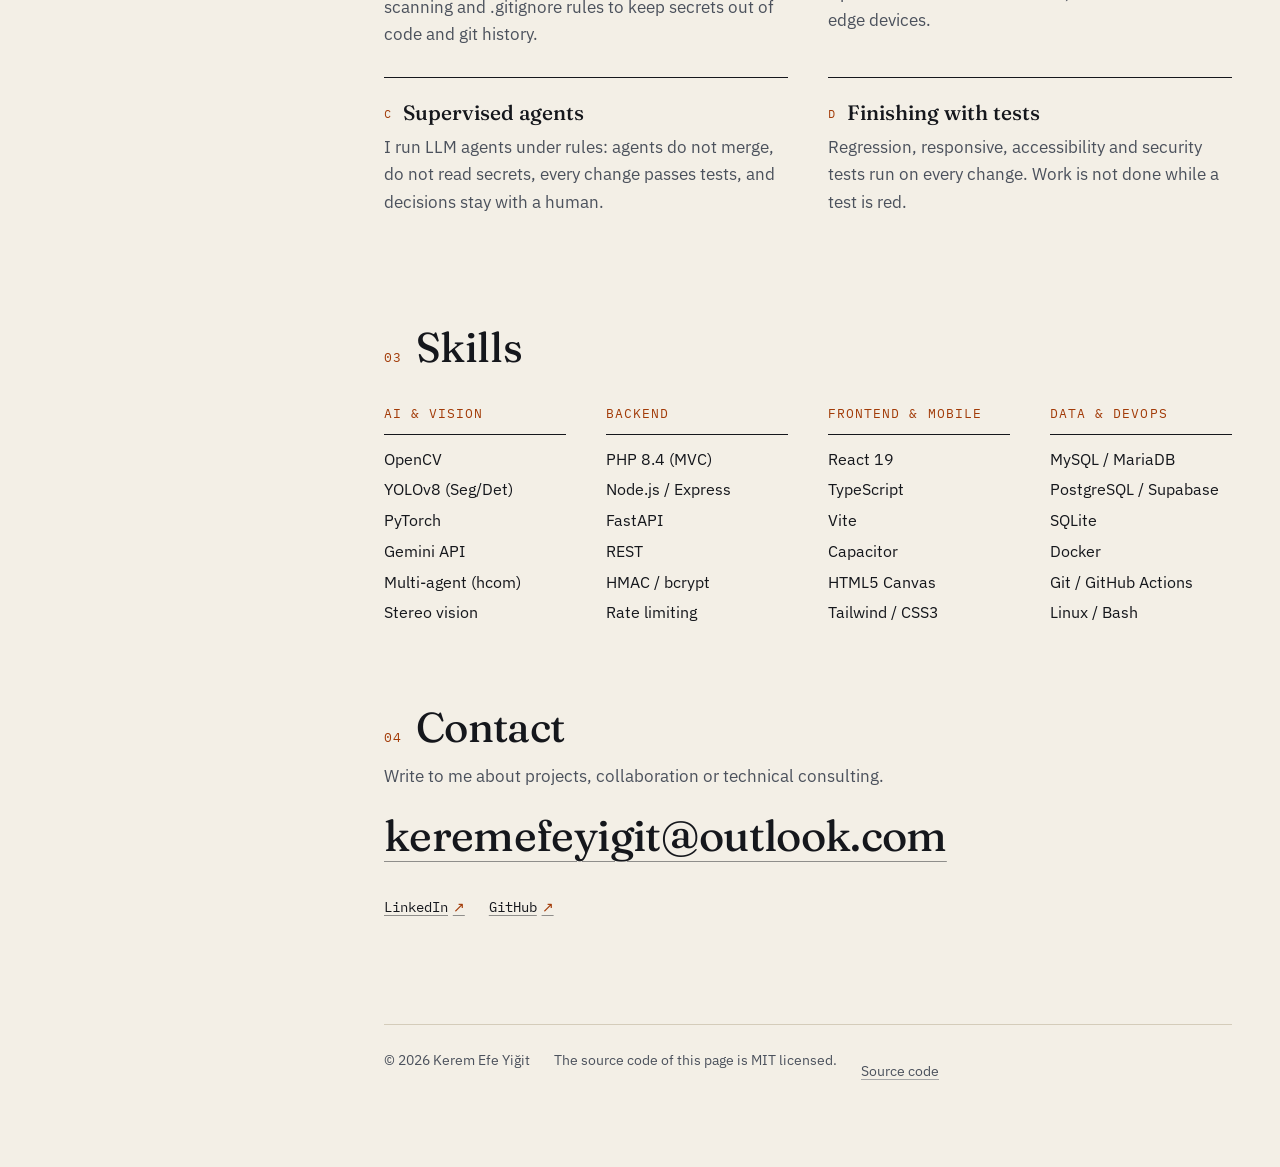
==== commit 43cabccd: "fix(icerik): gizli İŞKUR projesi siteden kaldırıldı, regresyon testi eklendi Co-Authored-By: Claude " ====
--- a/en/index.html
+++ b/en/index.html
@@ -1,4 +1,4 @@
-<!doctype html>
+<!DOCTYPE html>
 <html lang="en">
 <head>
 <meta charset="utf-8">
@@ -88,7 +88,7 @@
     <p class="intro">Four main projects and other work. Closed-source projects are labelled as such.</p>
     <ol class="featured"><li class="proj" id="p-pano"><h3>Pano Hesaplama (Billboard Measurement System)</h3><p>Computer vision system that measures urban ad billboards with OpenCV and YOLOv8 segmentation, with stereo distance analysis and coordinate tracking.</p><ul class="tags"><li>Python</li><li>YOLOv8</li><li>OpenCV</li><li>FastAPI</li><li>PyTorch</li><li>Docker</li></ul><p class="meta"><span class="vis open">Open code · License: CC BY-NC-ND 4.0</span><span class="links"><a href="https://github.com/keremefeyigit/PanoHesaplamaSistemi" rel="noopener noreferrer" target="_blank">Source code</a></span></p></li><li class="proj" id="p-yemedenonce"><h3>YEMEDENÖNCE</h3><p>Ad-free, verified local-eatery discovery using Bayesian statistics, Gemini sentiment analysis and H3 geospatial indexing.</p><ul class="tags"><li>React 19</li><li>TypeScript</li><li>Gemini</li><li>H3</li><li>Supabase</li><li>Capacitor</li></ul><p class="meta"><span class="vis private">Private · closed source</span></p></li><li class="proj" id="p-asu"><h3>ASÜ Community Platform (ASÜConnect)</h3><p>49-table enterprise LAMP system: multi-level approval workflow, HMAC-SHA256 signed QR ticketing and role-based access. Team project.</p><ul class="tags"><li>PHP 8.4</li><li>MySQL/MariaDB</li><li>Custom MVC</li><li>HMAC-SHA256</li></ul><p class="meta"><span class="vis corporate">Corporate · closed source</span></p></li><li class="proj" id="p-agent"><h3>Agent Ofisi (Agent Office)</h3><p>Local orchestration of Claude and agy agents over the hcom protocol: rule enforcement, a CI verification loop and task hand-off.</p><ul class="tags"><li>Python</li><li>Multi-agent</li><li>hcom</li><li>CI</li></ul><p class="meta"><span class="vis private">Private · closed source</span></p></li></ol>
     <h3 class="more-title">More work</h3>
-    <ul class="more"><li id="p-siyos"><h3>Apartment Management System (SIYOS)</h3><p>Resident requests, dues and expense tracking; a REST platform on Express and SQLite with JWT, rate limiting and security headers.</p><ul class="tags"><li>Node.js</li><li>Express</li><li>SQLite</li><li>JWT</li></ul><p class="meta"><span class="vis open">Open code · License: MIT</span><span class="links"><a href="https://github.com/keremefeyigit/Apartman-Yonetim-Sistemi" rel="noopener noreferrer" target="_blank">Source code</a></span></p></li><li id="p-usip"><h3>USİP — University-Industry Collaboration Portal</h3><p>B2B/B2C portal connecting technology transfer offices, career centers, academics, students and companies; manages R&amp;D and hiring workflows (MVP).</p><ul class="tags"><li>PHP</li><li>Custom MVC</li><li>MySQL</li><li>Bootstrap 5</li></ul><p class="meta"><span class="vis corporate">Corporate · closed source</span></p></li><li id="p-yds"><h3>YDS Vocabulary Game</h3><p>Oxford 3000 backed, CEFR A1-C2 progressive vocabulary game for the YDS and YÖKDİL exams. Electron desktop builds for Windows and Linux.</p><ul class="tags"><li>Electron</li><li>React</li><li>Vite</li><li>CEFR</li></ul><p class="meta"><span class="vis private">Private · closed source</span></p></li><li id="p-roket"><h3>Rocket &amp; Radar Simulation</h3><p>Real-time radar sweep, target lock and ballistic flight with HTML5 Canvas and 2D physics.</p><ul class="tags"><li>HTML5 Canvas</li><li>JavaScript</li></ul><p class="meta"><span class="vis open">Open code · License: CC BY-NC-ND 4.0</span><span class="links"><a href="https://keremefeyigit.github.io/Roket-Oyunu/" rel="noopener noreferrer" target="_blank">Play in browser</a><a href="https://github.com/keremefeyigit/Roket-Oyunu" rel="noopener noreferrer" target="_blank">Source code</a></span></p></li><li id="p-sabikali"><h3>Sabıkalı Patiler</h3><p>A single-file detective game in plain JavaScript where you combine clues to find the culprit.</p><ul class="tags"><li>HTML5</li><li>CSS3</li><li>Vanilla JS</li></ul><p class="meta"><span class="vis open">Open code · License: CC BY-NC-ND 4.0</span><span class="links"><a href="https://keremefeyigit.github.io/Sabikali-Patiler/" rel="noopener noreferrer" target="_blank">Play in browser</a><a href="https://github.com/keremefeyigit/Sabikali-Patiler" rel="noopener noreferrer" target="_blank">Source code</a></span></p></li><li id="p-kalite"><h3>Quality Ambassador</h3><p>Dependency-free game engine running on native ES modules that teaches YÖKAK quality-assurance standards through interactive scenarios.</p><ul class="tags"><li>Vanilla JS</li><li>ES Modules</li><li>JSON</li></ul><p class="meta"><span class="vis corporate">Corporate · closed source</span></p></li><li id="p-iskur"><h3>İŞKUR Portal Automation Bot</h3><p>Python automation that maps Excel attendance data onto the attendance sheets of the İŞKUR portal and transfers 40+ pages.</p><ul class="tags"><li>Python</li><li>Selenium</li><li>openpyxl</li></ul><p class="meta"><span class="vis private">Private · closed source</span></p></li><li id="p-savunma"><h3>Defence Spending Data Analysis</h3><p>Correlogram, dumbbell and boxplot visualisations joining SIPRI military spending with World Bank indicators (R).</p><ul class="tags"><li>R</li><li>ggcorrplot</li><li>Spearman</li></ul><p class="meta"><span class="vis open">Open code</span><span class="links"><a href="https://yusakru.github.io/asu-savunma-harcamalari-veri-gorsellestirme/" rel="noopener noreferrer" target="_blank">Live report</a></span></p></li></ul>
+    <ul class="more"><li id="p-siyos"><h3>Apartment Management System (SIYOS)</h3><p>Resident requests, dues and expense tracking; a REST platform on Express and SQLite with JWT, rate limiting and security headers.</p><ul class="tags"><li>Node.js</li><li>Express</li><li>SQLite</li><li>JWT</li></ul><p class="meta"><span class="vis open">Open code · License: MIT</span><span class="links"><a href="https://github.com/keremefeyigit/Apartman-Yonetim-Sistemi" rel="noopener noreferrer" target="_blank">Source code</a></span></p></li><li id="p-usip"><h3>USİP — University-Industry Collaboration Portal</h3><p>B2B/B2C portal connecting technology transfer offices, career centers, academics, students and companies; manages R&amp;D and hiring workflows (MVP).</p><ul class="tags"><li>PHP</li><li>Custom MVC</li><li>MySQL</li><li>Bootstrap 5</li></ul><p class="meta"><span class="vis corporate">Corporate · closed source</span></p></li><li id="p-yds"><h3>YDS Vocabulary Game</h3><p>Oxford 3000 backed, CEFR A1-C2 progressive vocabulary game for the YDS and YÖKDİL exams. Electron desktop builds for Windows and Linux.</p><ul class="tags"><li>Electron</li><li>React</li><li>Vite</li><li>CEFR</li></ul><p class="meta"><span class="vis private">Private · closed source</span></p></li><li id="p-roket"><h3>Rocket &amp; Radar Simulation</h3><p>Real-time radar sweep, target lock and ballistic flight with HTML5 Canvas and 2D physics.</p><ul class="tags"><li>HTML5 Canvas</li><li>JavaScript</li></ul><p class="meta"><span class="vis open">Open code · License: CC BY-NC-ND 4.0</span><span class="links"><a href="https://keremefeyigit.github.io/Roket-Oyunu/" rel="noopener noreferrer" target="_blank">Play in browser</a><a href="https://github.com/keremefeyigit/Roket-Oyunu" rel="noopener noreferrer" target="_blank">Source code</a></span></p></li><li id="p-sabikali"><h3>Sabıkalı Patiler</h3><p>A single-file detective game in plain JavaScript where you combine clues to find the culprit.</p><ul class="tags"><li>HTML5</li><li>CSS3</li><li>Vanilla JS</li></ul><p class="meta"><span class="vis open">Open code · License: CC BY-NC-ND 4.0</span><span class="links"><a href="https://keremefeyigit.github.io/Sabikali-Patiler/" rel="noopener noreferrer" target="_blank">Play in browser</a><a href="https://github.com/keremefeyigit/Sabikali-Patiler" rel="noopener noreferrer" target="_blank">Source code</a></span></p></li><li id="p-kalite"><h3>Quality Ambassador</h3><p>Dependency-free game engine running on native ES modules that teaches YÖKAK quality-assurance standards through interactive scenarios.</p><ul class="tags"><li>Vanilla JS</li><li>ES Modules</li><li>JSON</li></ul><p class="meta"><span class="vis corporate">Corporate · closed source</span></p></li><li id="p-savunma"><h3>Defence Spending Data Analysis</h3><p>Correlogram, dumbbell and boxplot visualisations joining SIPRI military spending with World Bank indicators (R).</p><ul class="tags"><li>R</li><li>ggcorrplot</li><li>Spearman</li></ul><p class="meta"><span class="vis open">Open code</span><span class="links"><a href="https://yusakru.github.io/asu-savunma-harcamalari-veri-gorsellestirme/" rel="noopener noreferrer" target="_blank">Live report</a></span></p></li></ul>
   </section>
 
   <section id="approach" aria-labelledby="approach-title">
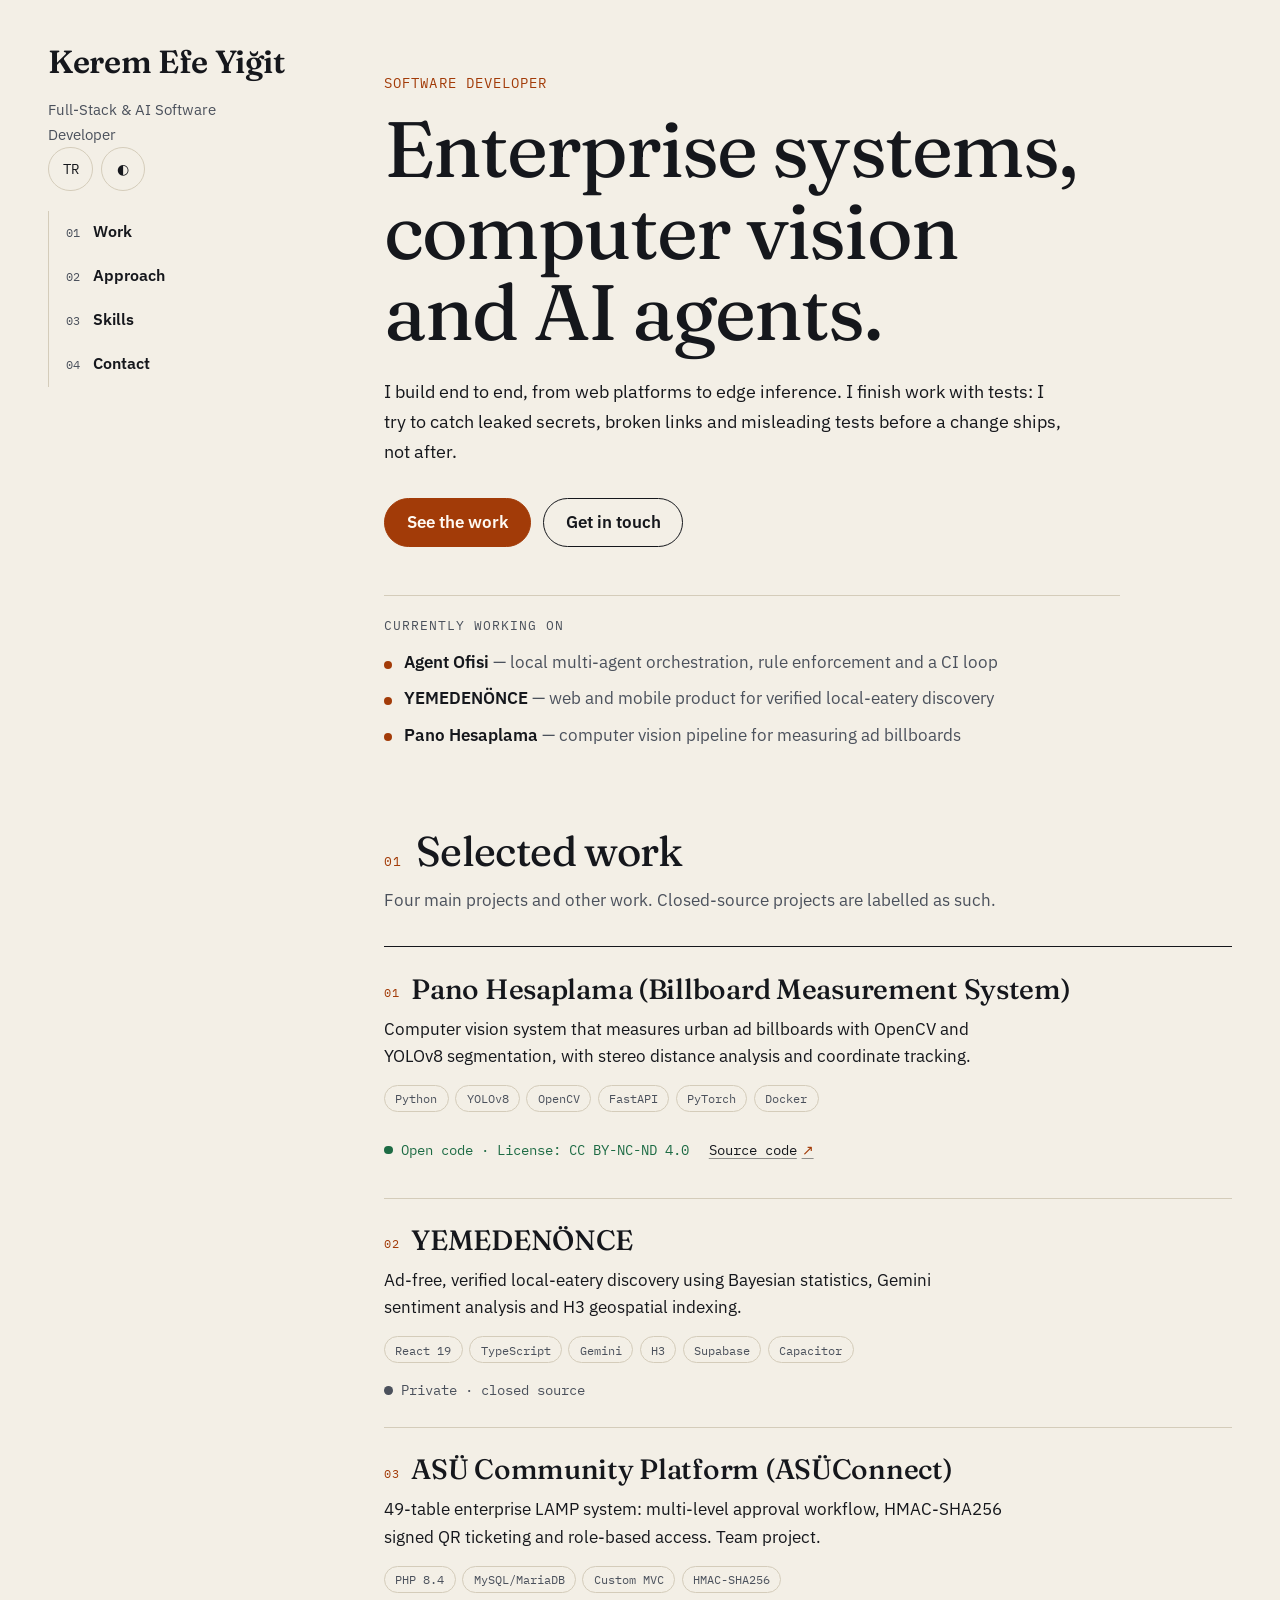
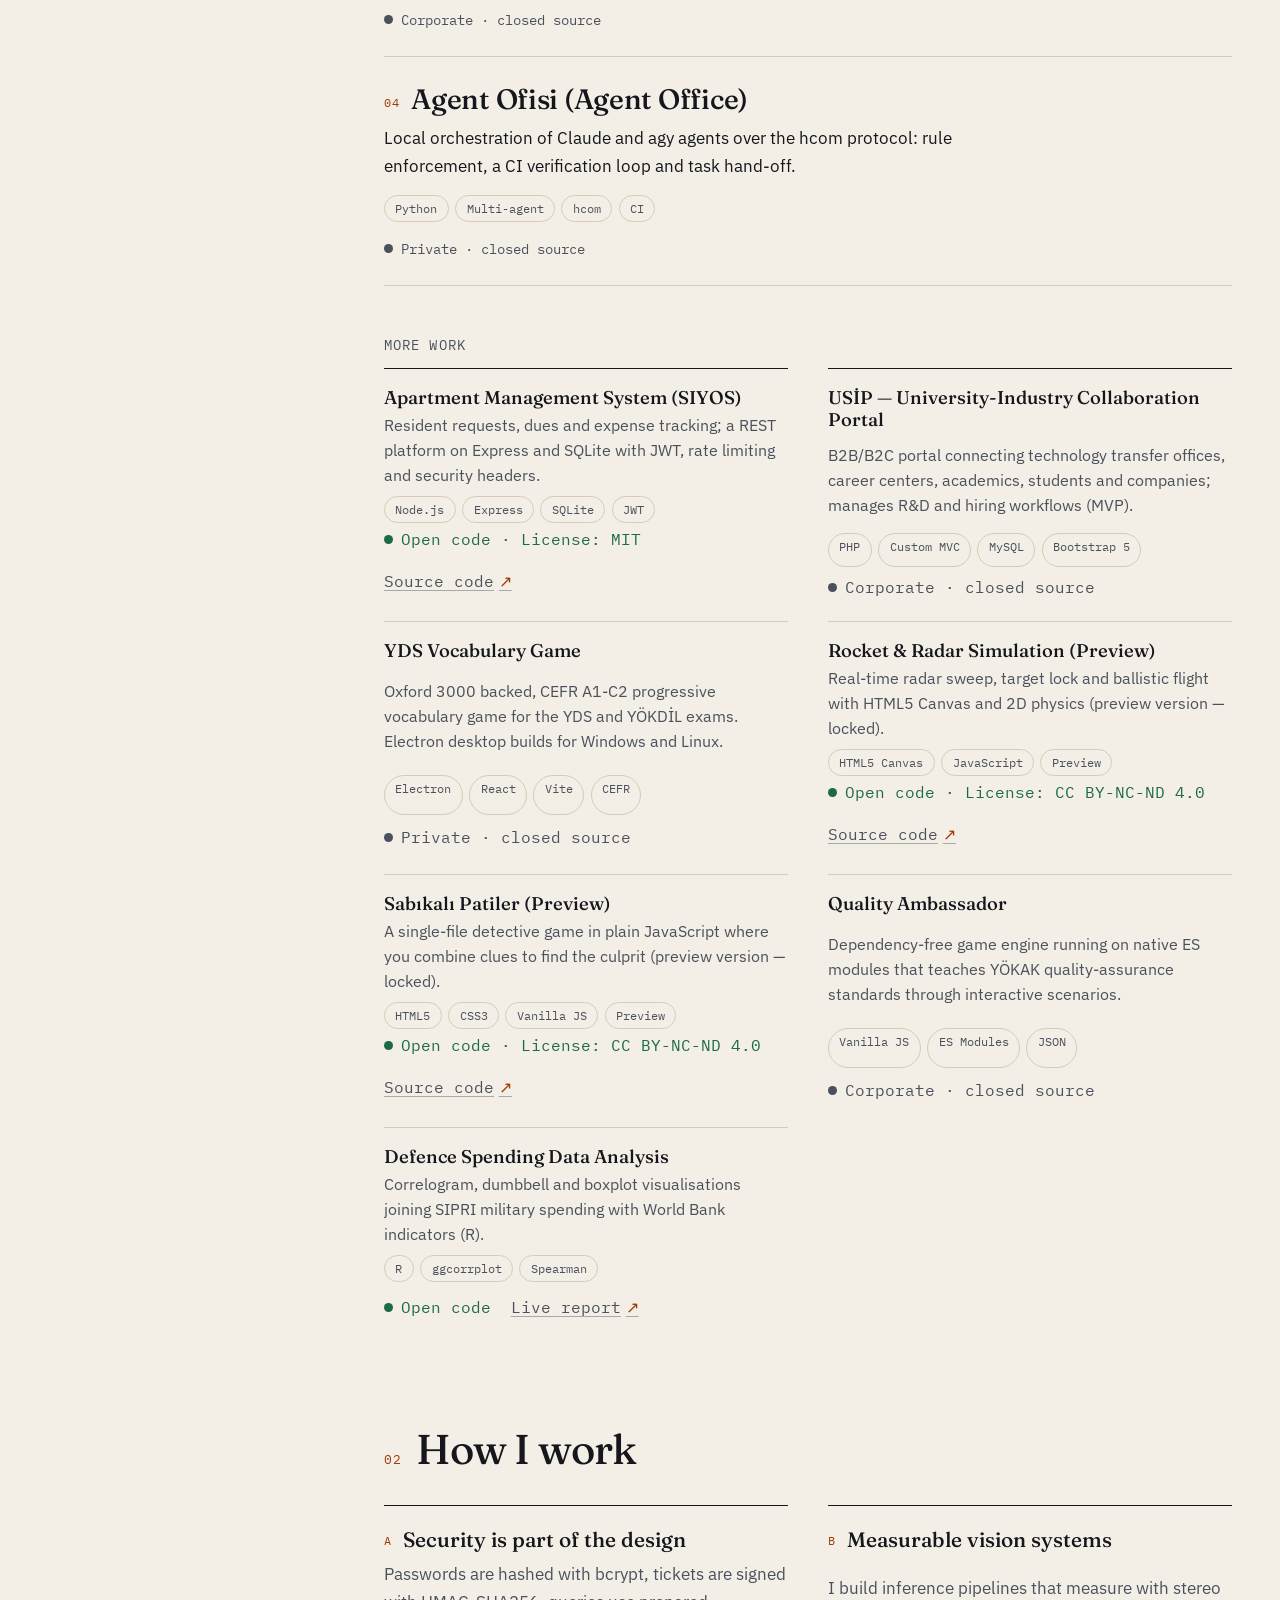
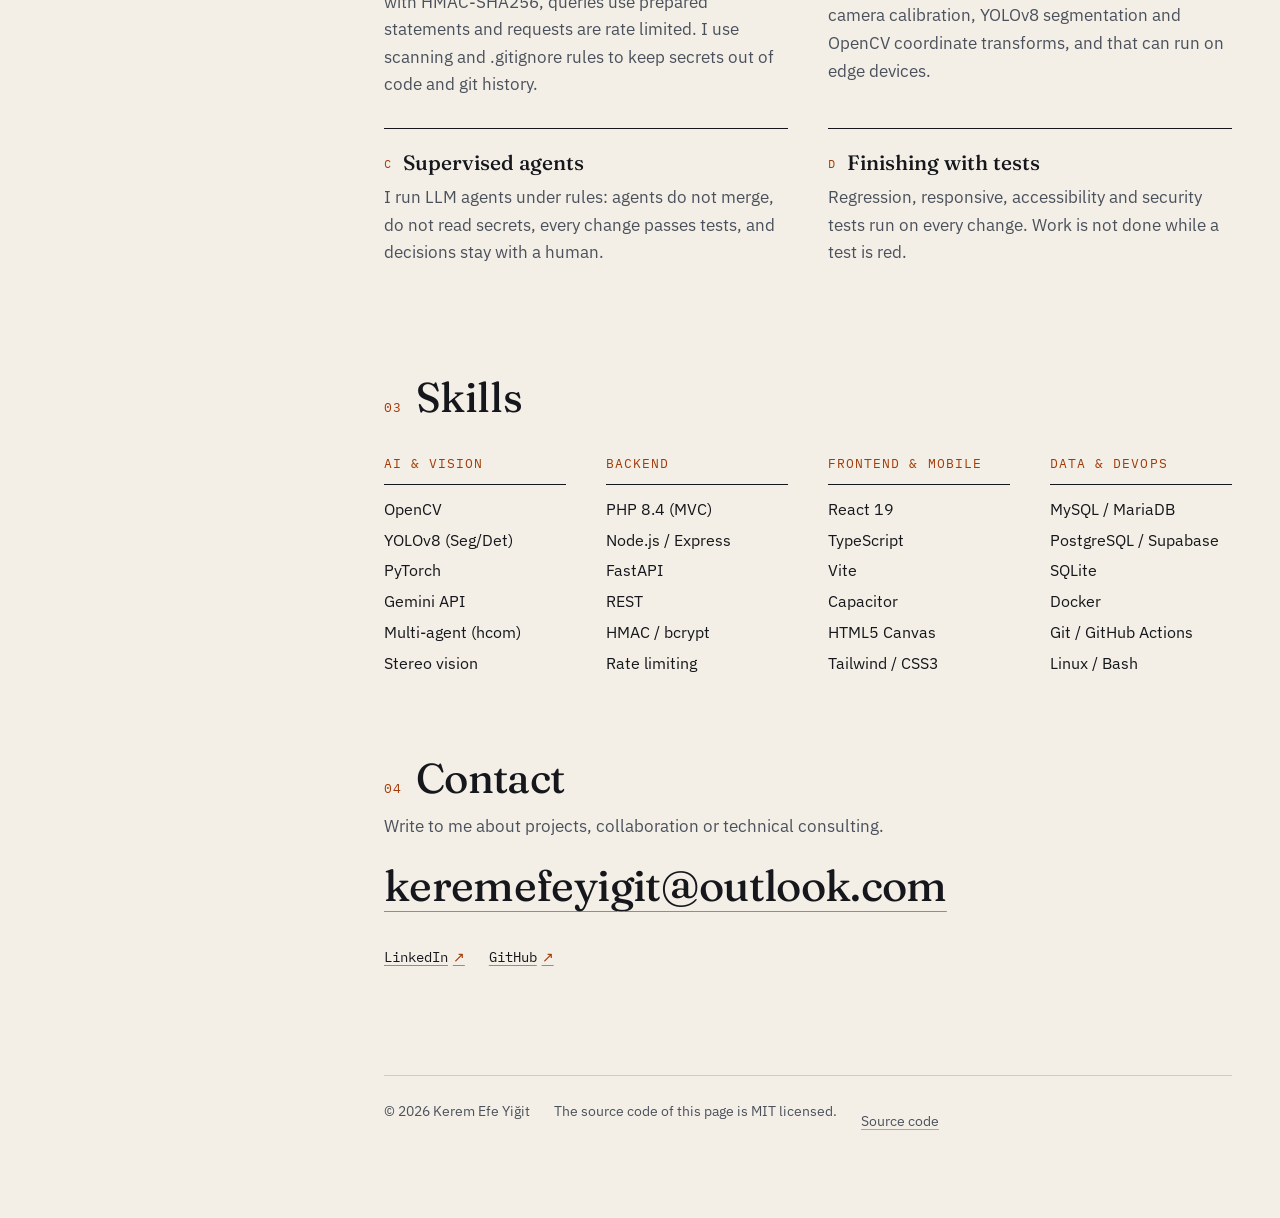
==== commit ffafc842: "chore: Roket-Oyunu ve Sabikali-Patiler projelerini onizleme (preview) olarak guncelle" ====
--- a/en/index.html
+++ b/en/index.html
@@ -88,7 +88,7 @@
     <p class="intro">Four main projects and other work. Closed-source projects are labelled as such.</p>
     <ol class="featured"><li class="proj" id="p-pano"><h3>Pano Hesaplama (Billboard Measurement System)</h3><p>Computer vision system that measures urban ad billboards with OpenCV and YOLOv8 segmentation, with stereo distance analysis and coordinate tracking.</p><ul class="tags"><li>Python</li><li>YOLOv8</li><li>OpenCV</li><li>FastAPI</li><li>PyTorch</li><li>Docker</li></ul><p class="meta"><span class="vis open">Open code · License: CC BY-NC-ND 4.0</span><span class="links"><a href="https://github.com/keremefeyigit/PanoHesaplamaSistemi" rel="noopener noreferrer" target="_blank">Source code</a></span></p></li><li class="proj" id="p-yemedenonce"><h3>YEMEDENÖNCE</h3><p>Ad-free, verified local-eatery discovery using Bayesian statistics, Gemini sentiment analysis and H3 geospatial indexing.</p><ul class="tags"><li>React 19</li><li>TypeScript</li><li>Gemini</li><li>H3</li><li>Supabase</li><li>Capacitor</li></ul><p class="meta"><span class="vis private">Private · closed source</span></p></li><li class="proj" id="p-asu"><h3>ASÜ Community Platform (ASÜConnect)</h3><p>49-table enterprise LAMP system: multi-level approval workflow, HMAC-SHA256 signed QR ticketing and role-based access. Team project.</p><ul class="tags"><li>PHP 8.4</li><li>MySQL/MariaDB</li><li>Custom MVC</li><li>HMAC-SHA256</li></ul><p class="meta"><span class="vis corporate">Corporate · closed source</span></p></li><li class="proj" id="p-agent"><h3>Agent Ofisi (Agent Office)</h3><p>Local orchestration of Claude and agy agents over the hcom protocol: rule enforcement, a CI verification loop and task hand-off.</p><ul class="tags"><li>Python</li><li>Multi-agent</li><li>hcom</li><li>CI</li></ul><p class="meta"><span class="vis private">Private · closed source</span></p></li></ol>
     <h3 class="more-title">More work</h3>
-    <ul class="more"><li id="p-siyos"><h3>Apartment Management System (SIYOS)</h3><p>Resident requests, dues and expense tracking; a REST platform on Express and SQLite with JWT, rate limiting and security headers.</p><ul class="tags"><li>Node.js</li><li>Express</li><li>SQLite</li><li>JWT</li></ul><p class="meta"><span class="vis open">Open code · License: MIT</span><span class="links"><a href="https://github.com/keremefeyigit/Apartman-Yonetim-Sistemi" rel="noopener noreferrer" target="_blank">Source code</a></span></p></li><li id="p-usip"><h3>USİP — University-Industry Collaboration Portal</h3><p>B2B/B2C portal connecting technology transfer offices, career centers, academics, students and companies; manages R&amp;D and hiring workflows (MVP).</p><ul class="tags"><li>PHP</li><li>Custom MVC</li><li>MySQL</li><li>Bootstrap 5</li></ul><p class="meta"><span class="vis corporate">Corporate · closed source</span></p></li><li id="p-yds"><h3>YDS Vocabulary Game</h3><p>Oxford 3000 backed, CEFR A1-C2 progressive vocabulary game for the YDS and YÖKDİL exams. Electron desktop builds for Windows and Linux.</p><ul class="tags"><li>Electron</li><li>React</li><li>Vite</li><li>CEFR</li></ul><p class="meta"><span class="vis private">Private · closed source</span></p></li><li id="p-roket"><h3>Rocket &amp; Radar Simulation</h3><p>Real-time radar sweep, target lock and ballistic flight with HTML5 Canvas and 2D physics.</p><ul class="tags"><li>HTML5 Canvas</li><li>JavaScript</li></ul><p class="meta"><span class="vis open">Open code · License: CC BY-NC-ND 4.0</span><span class="links"><a href="https://keremefeyigit.github.io/Roket-Oyunu/" rel="noopener noreferrer" target="_blank">Play in browser</a><a href="https://github.com/keremefeyigit/Roket-Oyunu" rel="noopener noreferrer" target="_blank">Source code</a></span></p></li><li id="p-sabikali"><h3>Sabıkalı Patiler</h3><p>A single-file detective game in plain JavaScript where you combine clues to find the culprit.</p><ul class="tags"><li>HTML5</li><li>CSS3</li><li>Vanilla JS</li></ul><p class="meta"><span class="vis open">Open code · License: CC BY-NC-ND 4.0</span><span class="links"><a href="https://keremefeyigit.github.io/Sabikali-Patiler/" rel="noopener noreferrer" target="_blank">Play in browser</a><a href="https://github.com/keremefeyigit/Sabikali-Patiler" rel="noopener noreferrer" target="_blank">Source code</a></span></p></li><li id="p-kalite"><h3>Quality Ambassador</h3><p>Dependency-free game engine running on native ES modules that teaches YÖKAK quality-assurance standards through interactive scenarios.</p><ul class="tags"><li>Vanilla JS</li><li>ES Modules</li><li>JSON</li></ul><p class="meta"><span class="vis corporate">Corporate · closed source</span></p></li><li id="p-savunma"><h3>Defence Spending Data Analysis</h3><p>Correlogram, dumbbell and boxplot visualisations joining SIPRI military spending with World Bank indicators (R).</p><ul class="tags"><li>R</li><li>ggcorrplot</li><li>Spearman</li></ul><p class="meta"><span class="vis open">Open code</span><span class="links"><a href="https://yusakru.github.io/asu-savunma-harcamalari-veri-gorsellestirme/" rel="noopener noreferrer" target="_blank">Live report</a></span></p></li></ul>
+    <ul class="more"><li id="p-siyos"><h3>Apartment Management System (SIYOS)</h3><p>Resident requests, dues and expense tracking; a REST platform on Express and SQLite with JWT, rate limiting and security headers.</p><ul class="tags"><li>Node.js</li><li>Express</li><li>SQLite</li><li>JWT</li></ul><p class="meta"><span class="vis open">Open code · License: MIT</span><span class="links"><a href="https://github.com/keremefeyigit/Apartman-Yonetim-Sistemi" rel="noopener noreferrer" target="_blank">Source code</a></span></p></li><li id="p-usip"><h3>USİP — University-Industry Collaboration Portal</h3><p>B2B/B2C portal connecting technology transfer offices, career centers, academics, students and companies; manages R&amp;D and hiring workflows (MVP).</p><ul class="tags"><li>PHP</li><li>Custom MVC</li><li>MySQL</li><li>Bootstrap 5</li></ul><p class="meta"><span class="vis corporate">Corporate · closed source</span></p></li><li id="p-yds"><h3>YDS Vocabulary Game</h3><p>Oxford 3000 backed, CEFR A1-C2 progressive vocabulary game for the YDS and YÖKDİL exams. Electron desktop builds for Windows and Linux.</p><ul class="tags"><li>Electron</li><li>React</li><li>Vite</li><li>CEFR</li></ul><p class="meta"><span class="vis private">Private · closed source</span></p></li><li id="p-roket"><h3>Rocket &amp; Radar Simulation (Preview)</h3><p>Real-time radar sweep, target lock and ballistic flight with HTML5 Canvas and 2D physics (preview version — locked).</p><ul class="tags"><li>HTML5 Canvas</li><li>JavaScript</li><li>Preview</li></ul><p class="meta"><span class="vis open">Open code · License: CC BY-NC-ND 4.0</span><span class="links"><a href="https://github.com/keremefeyigit/Roket-Oyunu" rel="noopener noreferrer" target="_blank">Source code</a></span></p></li><li id="p-sabikali"><h3>Sabıkalı Patiler (Preview)</h3><p>A single-file detective game in plain JavaScript where you combine clues to find the culprit (preview version — locked).</p><ul class="tags"><li>HTML5</li><li>CSS3</li><li>Vanilla JS</li><li>Preview</li></ul><p class="meta"><span class="vis open">Open code · License: CC BY-NC-ND 4.0</span><span class="links"><a href="https://github.com/keremefeyigit/Sabikali-Patiler" rel="noopener noreferrer" target="_blank">Source code</a></span></p></li><li id="p-kalite"><h3>Quality Ambassador</h3><p>Dependency-free game engine running on native ES modules that teaches YÖKAK quality-assurance standards through interactive scenarios.</p><ul class="tags"><li>Vanilla JS</li><li>ES Modules</li><li>JSON</li></ul><p class="meta"><span class="vis corporate">Corporate · closed source</span></p></li><li id="p-savunma"><h3>Defence Spending Data Analysis</h3><p>Correlogram, dumbbell and boxplot visualisations joining SIPRI military spending with World Bank indicators (R).</p><ul class="tags"><li>R</li><li>ggcorrplot</li><li>Spearman</li></ul><p class="meta"><span class="vis open">Open code</span><span class="links"><a href="https://yusakru.github.io/asu-savunma-harcamalari-veri-gorsellestirme/" rel="noopener noreferrer" target="_blank">Live report</a></span></p></li></ul>
   </section>
 
   <section id="approach" aria-labelledby="approach-title">
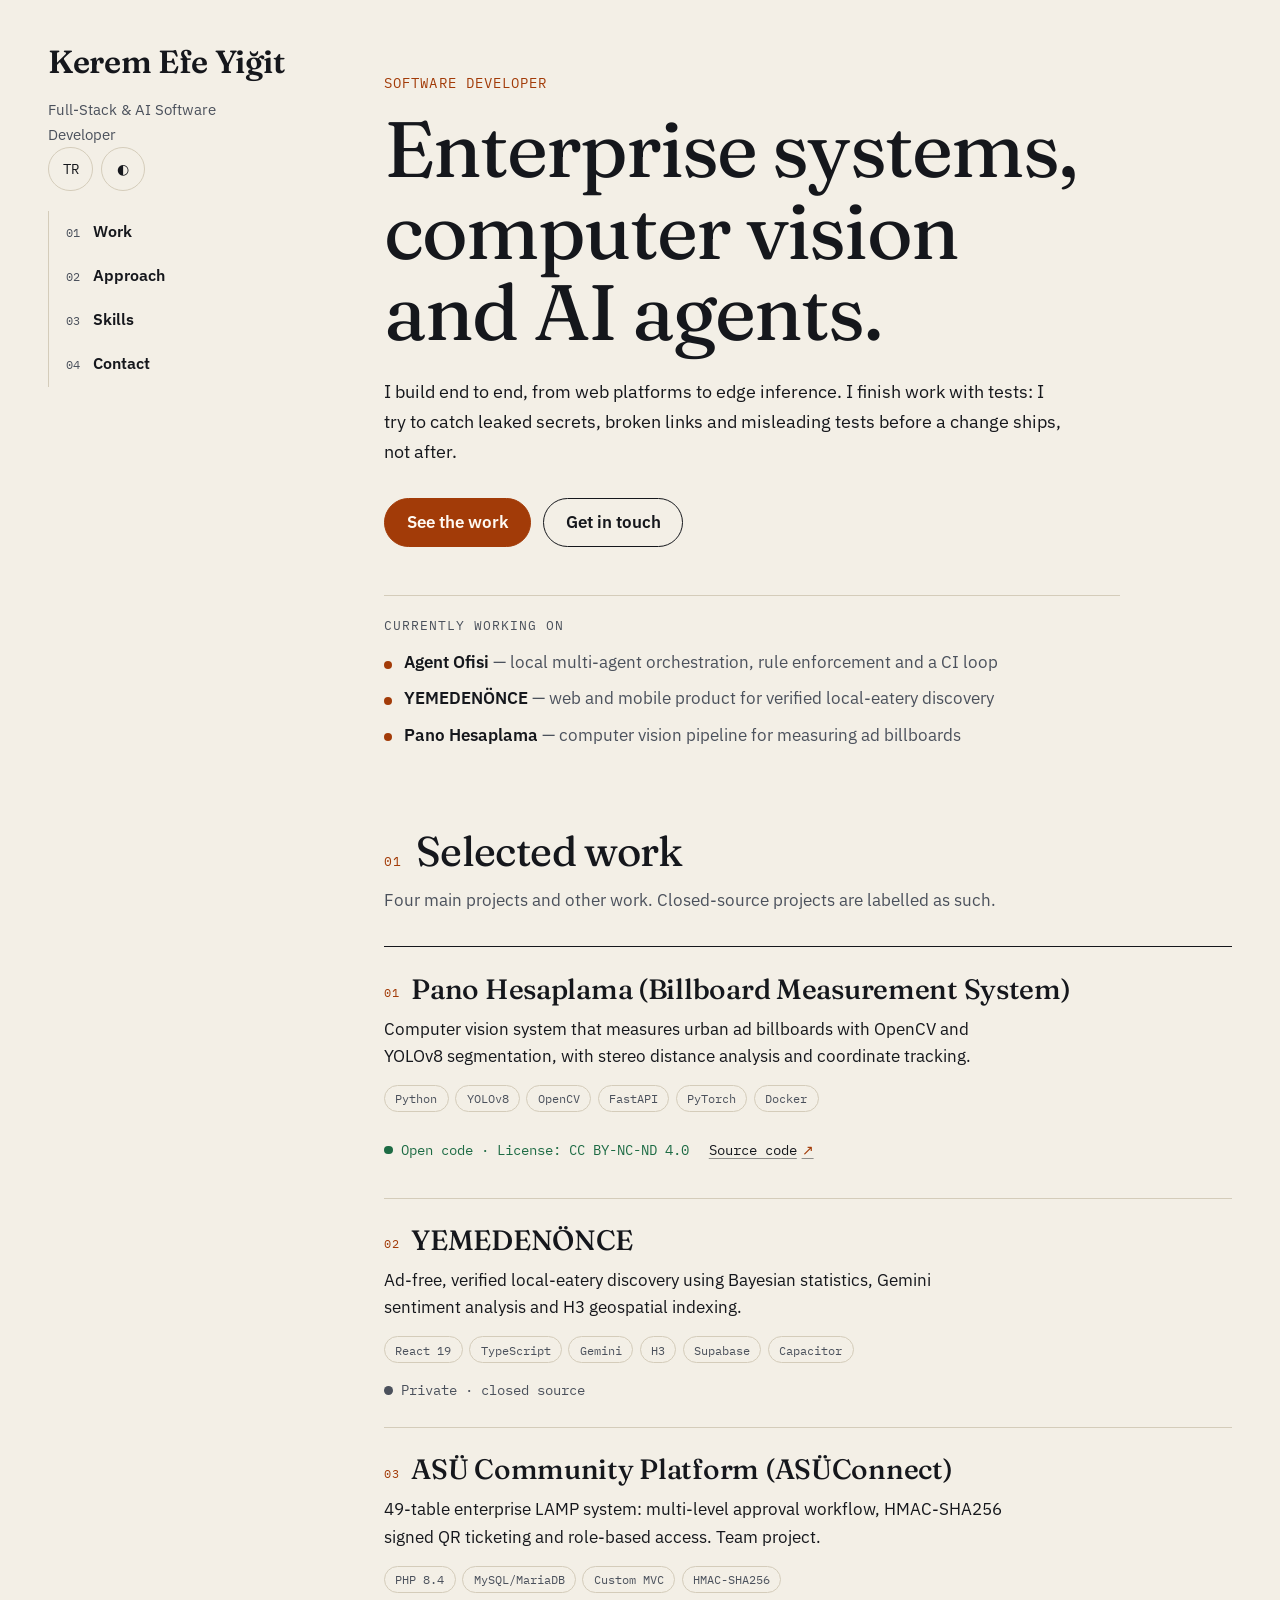
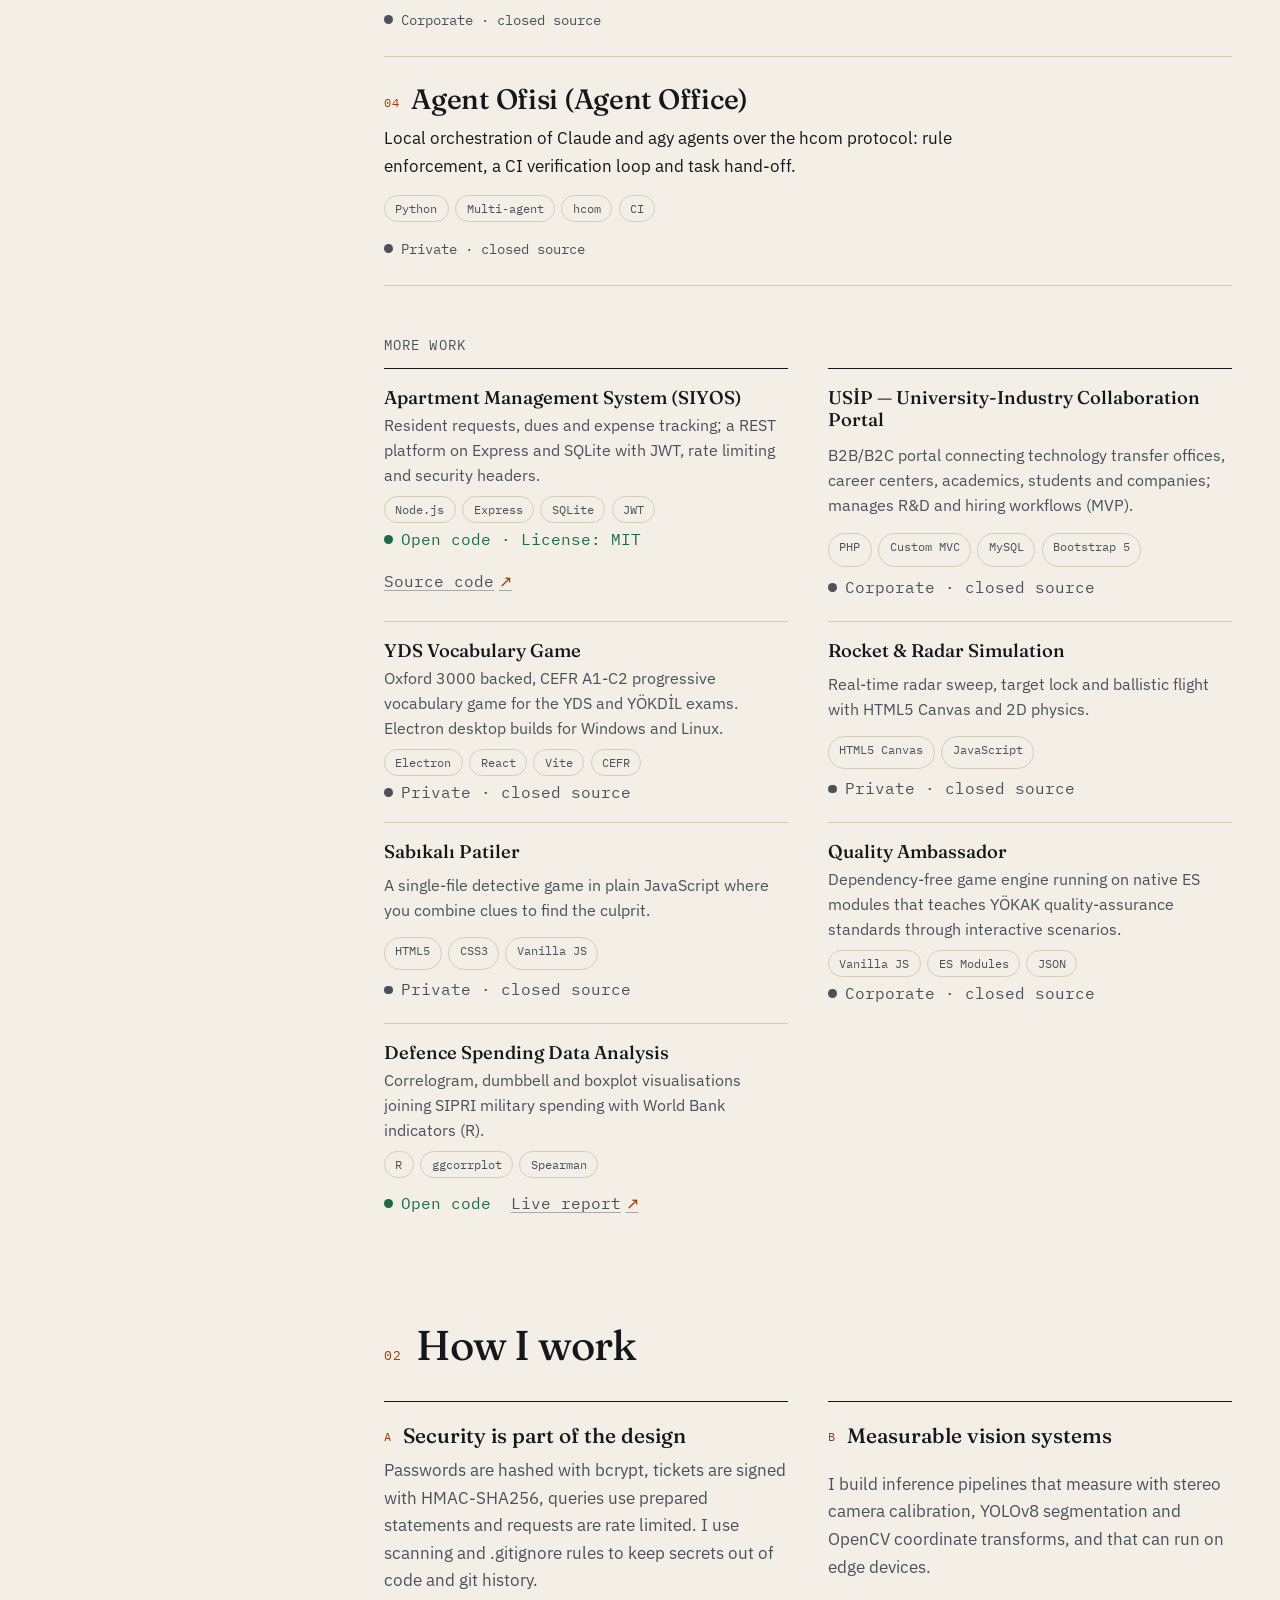
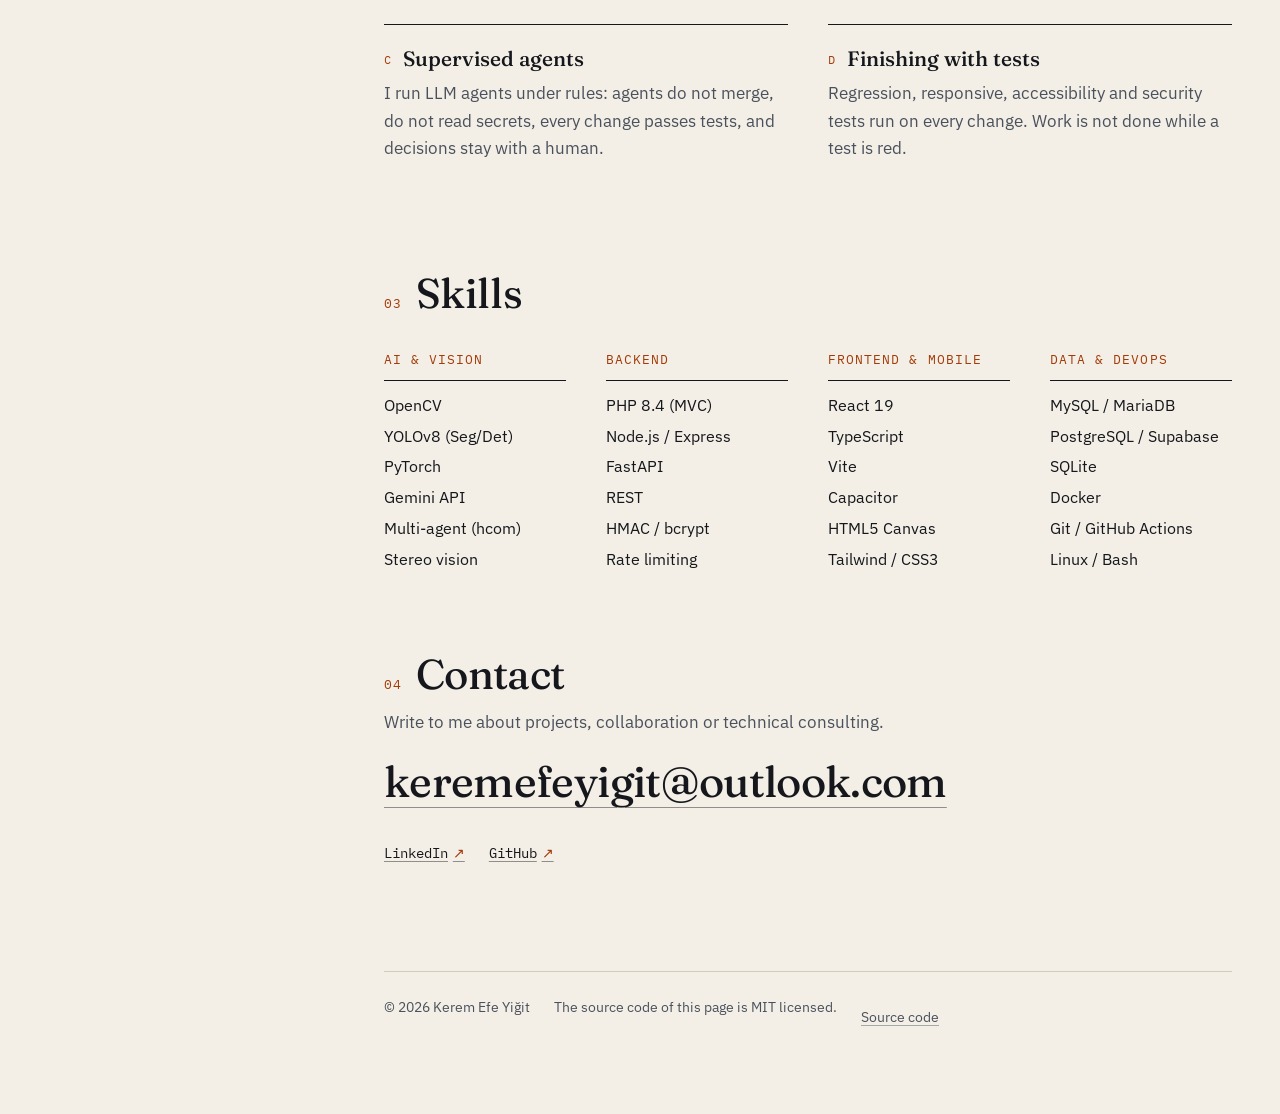
==== commit e7b9137d: "chore: Roket-Oyunu ve Sabikali-Patiler projelerini ozel (private) olarak guncelle" ====
--- a/en/index.html
+++ b/en/index.html
@@ -88,7 +88,7 @@
     <p class="intro">Four main projects and other work. Closed-source projects are labelled as such.</p>
     <ol class="featured"><li class="proj" id="p-pano"><h3>Pano Hesaplama (Billboard Measurement System)</h3><p>Computer vision system that measures urban ad billboards with OpenCV and YOLOv8 segmentation, with stereo distance analysis and coordinate tracking.</p><ul class="tags"><li>Python</li><li>YOLOv8</li><li>OpenCV</li><li>FastAPI</li><li>PyTorch</li><li>Docker</li></ul><p class="meta"><span class="vis open">Open code · License: CC BY-NC-ND 4.0</span><span class="links"><a href="https://github.com/keremefeyigit/PanoHesaplamaSistemi" rel="noopener noreferrer" target="_blank">Source code</a></span></p></li><li class="proj" id="p-yemedenonce"><h3>YEMEDENÖNCE</h3><p>Ad-free, verified local-eatery discovery using Bayesian statistics, Gemini sentiment analysis and H3 geospatial indexing.</p><ul class="tags"><li>React 19</li><li>TypeScript</li><li>Gemini</li><li>H3</li><li>Supabase</li><li>Capacitor</li></ul><p class="meta"><span class="vis private">Private · closed source</span></p></li><li class="proj" id="p-asu"><h3>ASÜ Community Platform (ASÜConnect)</h3><p>49-table enterprise LAMP system: multi-level approval workflow, HMAC-SHA256 signed QR ticketing and role-based access. Team project.</p><ul class="tags"><li>PHP 8.4</li><li>MySQL/MariaDB</li><li>Custom MVC</li><li>HMAC-SHA256</li></ul><p class="meta"><span class="vis corporate">Corporate · closed source</span></p></li><li class="proj" id="p-agent"><h3>Agent Ofisi (Agent Office)</h3><p>Local orchestration of Claude and agy agents over the hcom protocol: rule enforcement, a CI verification loop and task hand-off.</p><ul class="tags"><li>Python</li><li>Multi-agent</li><li>hcom</li><li>CI</li></ul><p class="meta"><span class="vis private">Private · closed source</span></p></li></ol>
     <h3 class="more-title">More work</h3>
-    <ul class="more"><li id="p-siyos"><h3>Apartment Management System (SIYOS)</h3><p>Resident requests, dues and expense tracking; a REST platform on Express and SQLite with JWT, rate limiting and security headers.</p><ul class="tags"><li>Node.js</li><li>Express</li><li>SQLite</li><li>JWT</li></ul><p class="meta"><span class="vis open">Open code · License: MIT</span><span class="links"><a href="https://github.com/keremefeyigit/Apartman-Yonetim-Sistemi" rel="noopener noreferrer" target="_blank">Source code</a></span></p></li><li id="p-usip"><h3>USİP — University-Industry Collaboration Portal</h3><p>B2B/B2C portal connecting technology transfer offices, career centers, academics, students and companies; manages R&amp;D and hiring workflows (MVP).</p><ul class="tags"><li>PHP</li><li>Custom MVC</li><li>MySQL</li><li>Bootstrap 5</li></ul><p class="meta"><span class="vis corporate">Corporate · closed source</span></p></li><li id="p-yds"><h3>YDS Vocabulary Game</h3><p>Oxford 3000 backed, CEFR A1-C2 progressive vocabulary game for the YDS and YÖKDİL exams. Electron desktop builds for Windows and Linux.</p><ul class="tags"><li>Electron</li><li>React</li><li>Vite</li><li>CEFR</li></ul><p class="meta"><span class="vis private">Private · closed source</span></p></li><li id="p-roket"><h3>Rocket &amp; Radar Simulation (Preview)</h3><p>Real-time radar sweep, target lock and ballistic flight with HTML5 Canvas and 2D physics (preview version — locked).</p><ul class="tags"><li>HTML5 Canvas</li><li>JavaScript</li><li>Preview</li></ul><p class="meta"><span class="vis open">Open code · License: CC BY-NC-ND 4.0</span><span class="links"><a href="https://github.com/keremefeyigit/Roket-Oyunu" rel="noopener noreferrer" target="_blank">Source code</a></span></p></li><li id="p-sabikali"><h3>Sabıkalı Patiler (Preview)</h3><p>A single-file detective game in plain JavaScript where you combine clues to find the culprit (preview version — locked).</p><ul class="tags"><li>HTML5</li><li>CSS3</li><li>Vanilla JS</li><li>Preview</li></ul><p class="meta"><span class="vis open">Open code · License: CC BY-NC-ND 4.0</span><span class="links"><a href="https://github.com/keremefeyigit/Sabikali-Patiler" rel="noopener noreferrer" target="_blank">Source code</a></span></p></li><li id="p-kalite"><h3>Quality Ambassador</h3><p>Dependency-free game engine running on native ES modules that teaches YÖKAK quality-assurance standards through interactive scenarios.</p><ul class="tags"><li>Vanilla JS</li><li>ES Modules</li><li>JSON</li></ul><p class="meta"><span class="vis corporate">Corporate · closed source</span></p></li><li id="p-savunma"><h3>Defence Spending Data Analysis</h3><p>Correlogram, dumbbell and boxplot visualisations joining SIPRI military spending with World Bank indicators (R).</p><ul class="tags"><li>R</li><li>ggcorrplot</li><li>Spearman</li></ul><p class="meta"><span class="vis open">Open code</span><span class="links"><a href="https://yusakru.github.io/asu-savunma-harcamalari-veri-gorsellestirme/" rel="noopener noreferrer" target="_blank">Live report</a></span></p></li></ul>
+    <ul class="more"><li id="p-siyos"><h3>Apartment Management System (SIYOS)</h3><p>Resident requests, dues and expense tracking; a REST platform on Express and SQLite with JWT, rate limiting and security headers.</p><ul class="tags"><li>Node.js</li><li>Express</li><li>SQLite</li><li>JWT</li></ul><p class="meta"><span class="vis open">Open code · License: MIT</span><span class="links"><a href="https://github.com/keremefeyigit/Apartman-Yonetim-Sistemi" rel="noopener noreferrer" target="_blank">Source code</a></span></p></li><li id="p-usip"><h3>USİP — University-Industry Collaboration Portal</h3><p>B2B/B2C portal connecting technology transfer offices, career centers, academics, students and companies; manages R&amp;D and hiring workflows (MVP).</p><ul class="tags"><li>PHP</li><li>Custom MVC</li><li>MySQL</li><li>Bootstrap 5</li></ul><p class="meta"><span class="vis corporate">Corporate · closed source</span></p></li><li id="p-yds"><h3>YDS Vocabulary Game</h3><p>Oxford 3000 backed, CEFR A1-C2 progressive vocabulary game for the YDS and YÖKDİL exams. Electron desktop builds for Windows and Linux.</p><ul class="tags"><li>Electron</li><li>React</li><li>Vite</li><li>CEFR</li></ul><p class="meta"><span class="vis private">Private · closed source</span></p></li><li id="p-roket"><h3>Rocket &amp; Radar Simulation</h3><p>Real-time radar sweep, target lock and ballistic flight with HTML5 Canvas and 2D physics.</p><ul class="tags"><li>HTML5 Canvas</li><li>JavaScript</li></ul><p class="meta"><span class="vis private">Private · closed source</span></p></li><li id="p-sabikali"><h3>Sabıkalı Patiler</h3><p>A single-file detective game in plain JavaScript where you combine clues to find the culprit.</p><ul class="tags"><li>HTML5</li><li>CSS3</li><li>Vanilla JS</li></ul><p class="meta"><span class="vis private">Private · closed source</span></p></li><li id="p-kalite"><h3>Quality Ambassador</h3><p>Dependency-free game engine running on native ES modules that teaches YÖKAK quality-assurance standards through interactive scenarios.</p><ul class="tags"><li>Vanilla JS</li><li>ES Modules</li><li>JSON</li></ul><p class="meta"><span class="vis corporate">Corporate · closed source</span></p></li><li id="p-savunma"><h3>Defence Spending Data Analysis</h3><p>Correlogram, dumbbell and boxplot visualisations joining SIPRI military spending with World Bank indicators (R).</p><ul class="tags"><li>R</li><li>ggcorrplot</li><li>Spearman</li></ul><p class="meta"><span class="vis open">Open code</span><span class="links"><a href="https://yusakru.github.io/asu-savunma-harcamalari-veri-gorsellestirme/" rel="noopener noreferrer" target="_blank">Live report</a></span></p></li></ul>
   </section>
 
   <section id="approach" aria-labelledby="approach-title">
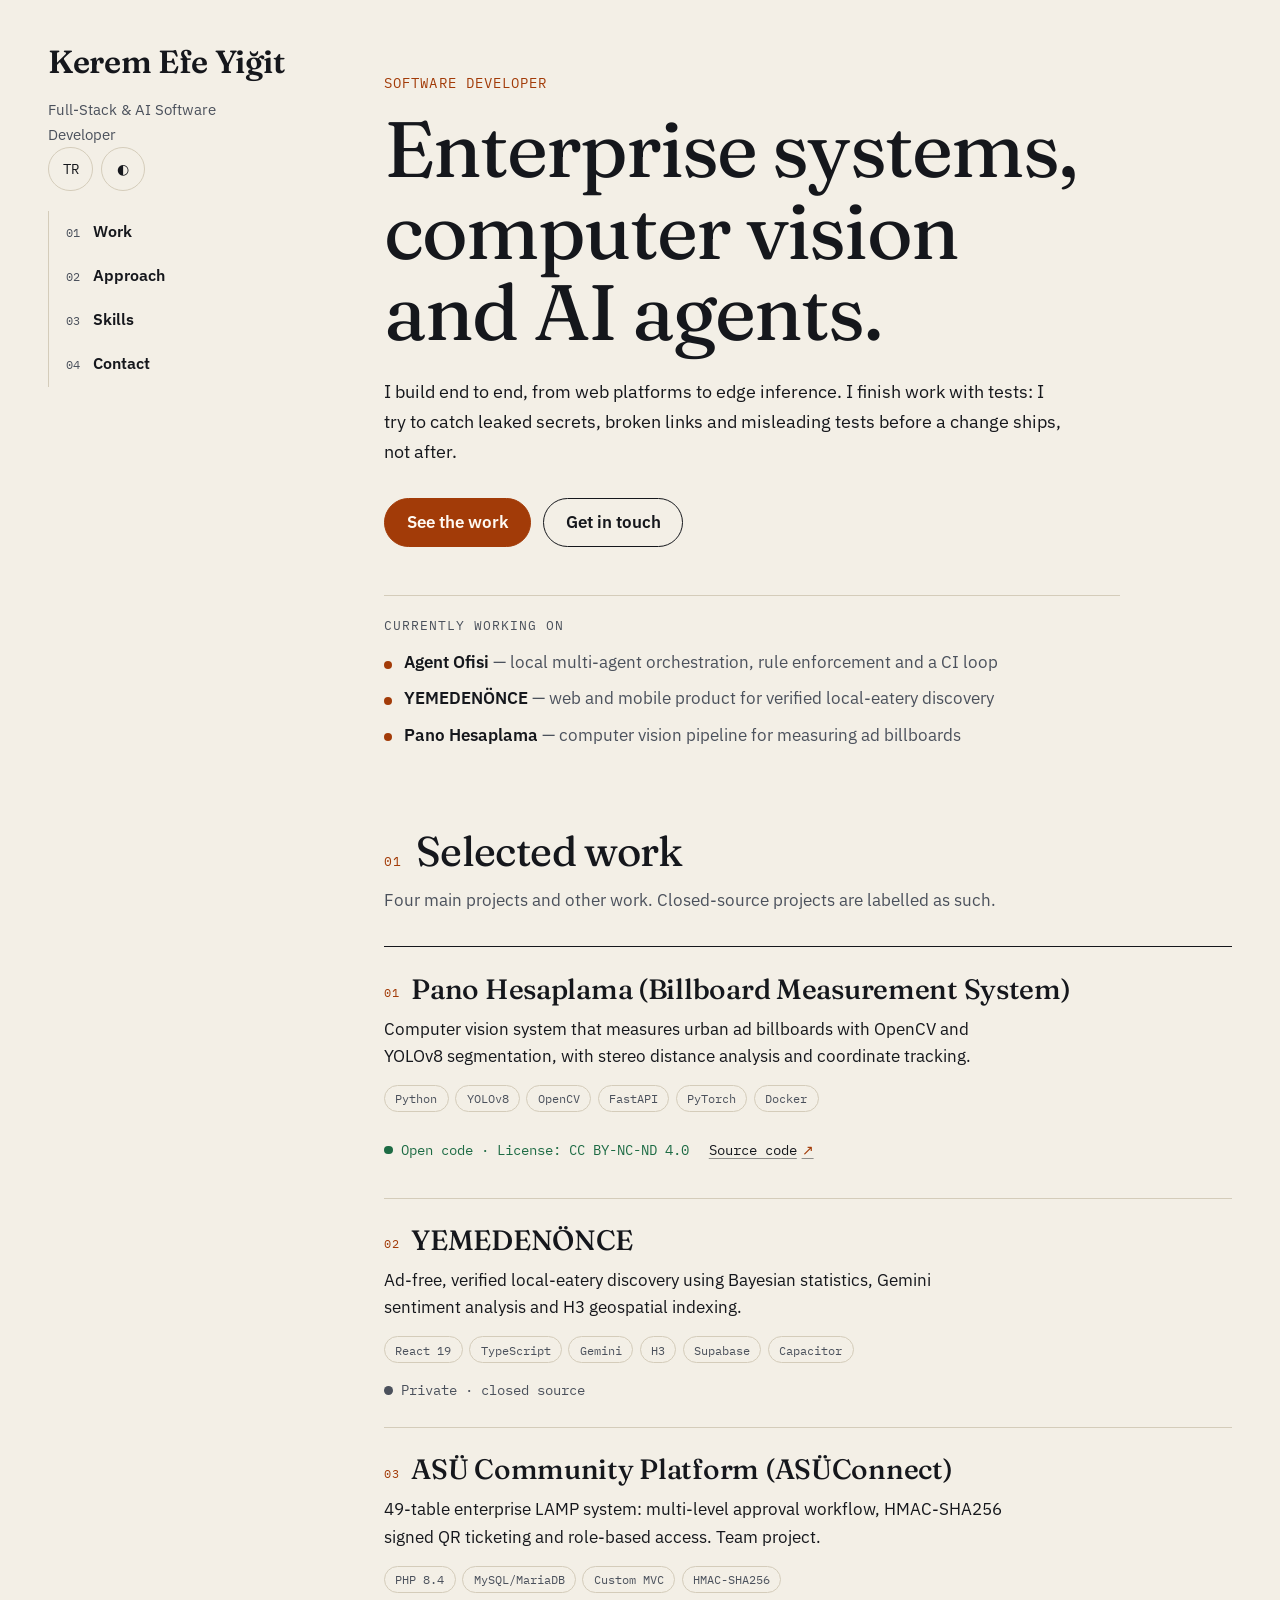
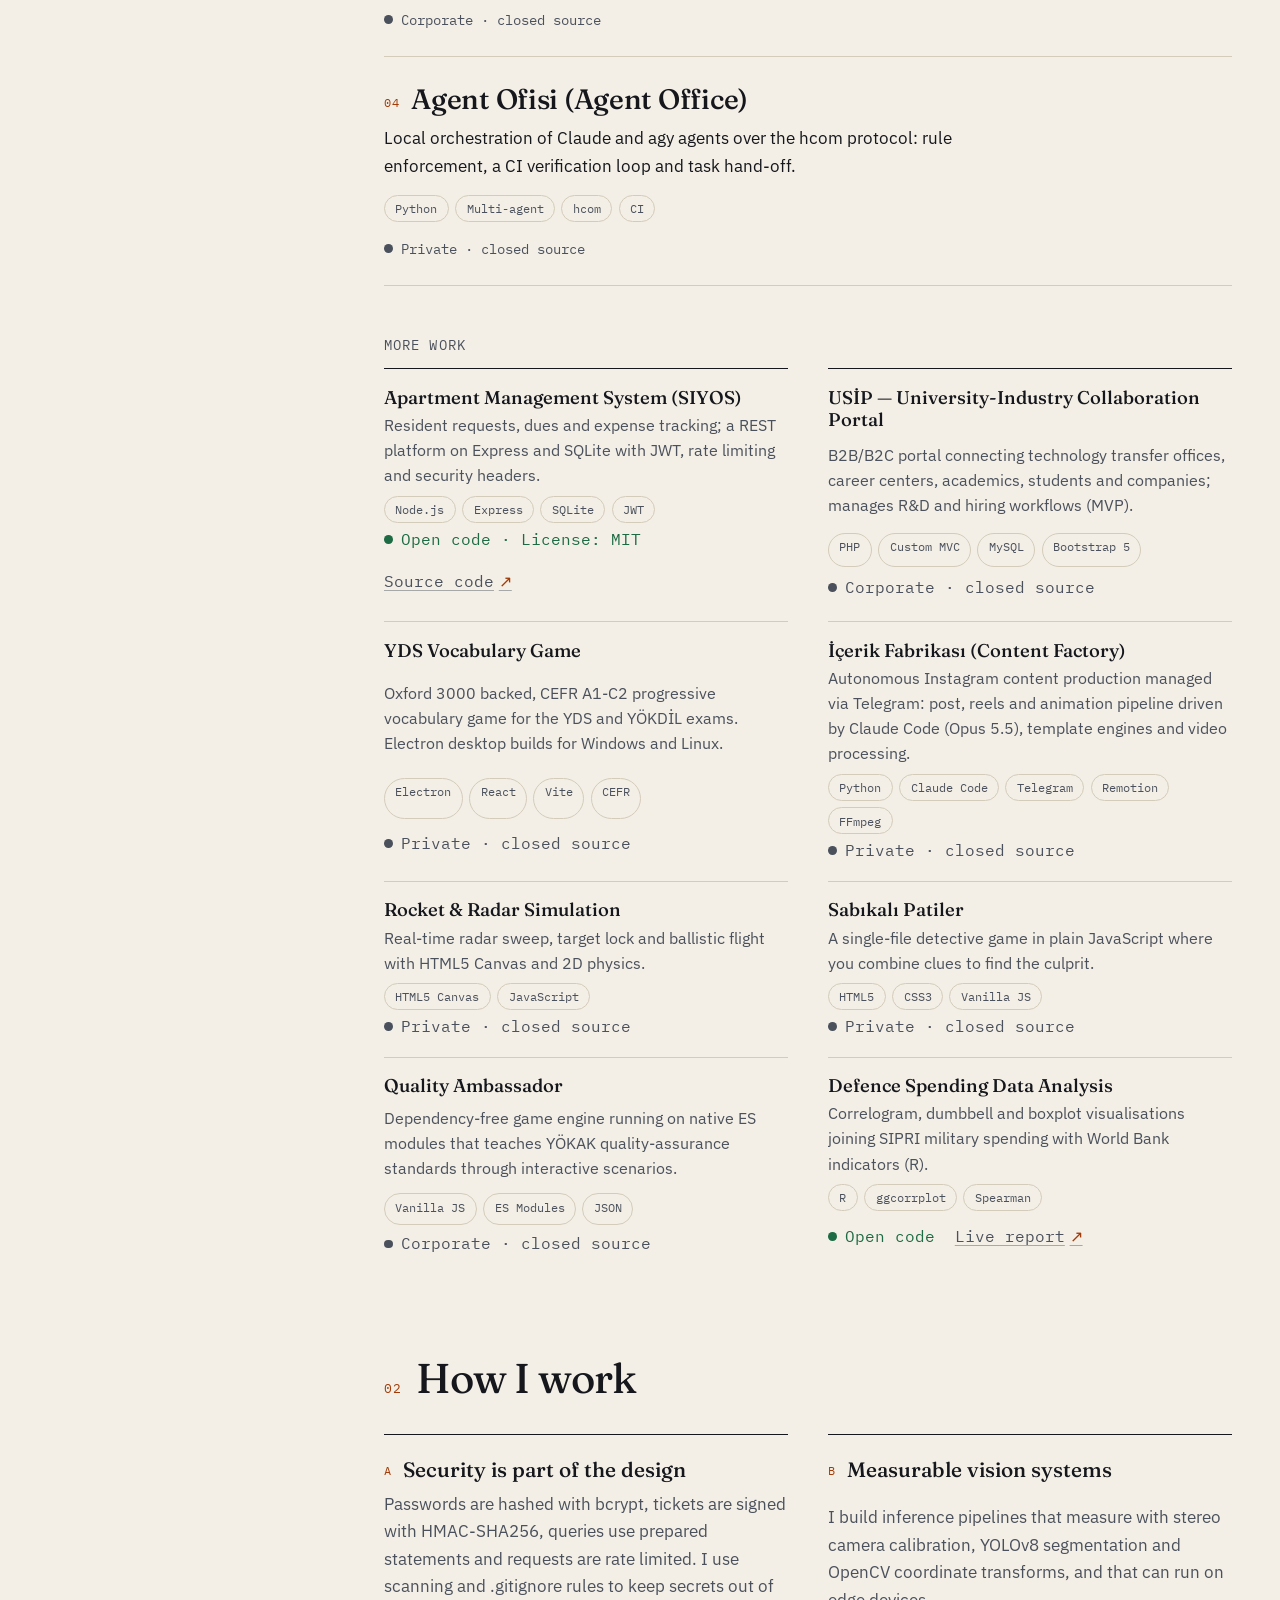
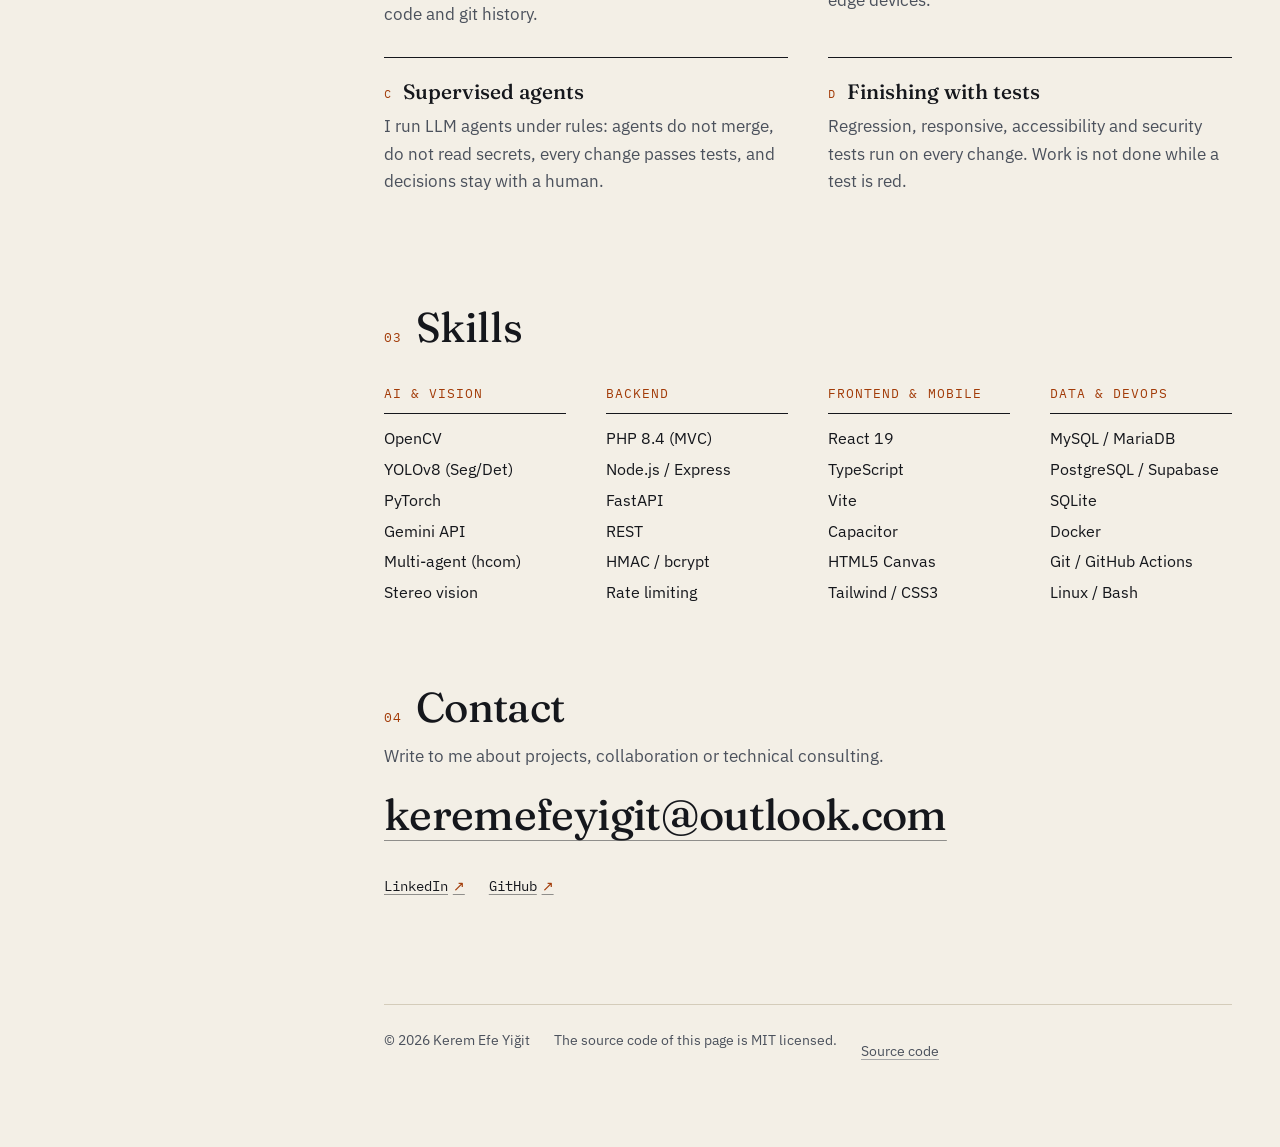
==== commit c1f2ee27: "feat: Icerik Fabrikasi projesini ozel (private) olarak portfolyoya ekle" ====
--- a/en/index.html
+++ b/en/index.html
@@ -88,7 +88,7 @@
     <p class="intro">Four main projects and other work. Closed-source projects are labelled as such.</p>
     <ol class="featured"><li class="proj" id="p-pano"><h3>Pano Hesaplama (Billboard Measurement System)</h3><p>Computer vision system that measures urban ad billboards with OpenCV and YOLOv8 segmentation, with stereo distance analysis and coordinate tracking.</p><ul class="tags"><li>Python</li><li>YOLOv8</li><li>OpenCV</li><li>FastAPI</li><li>PyTorch</li><li>Docker</li></ul><p class="meta"><span class="vis open">Open code · License: CC BY-NC-ND 4.0</span><span class="links"><a href="https://github.com/keremefeyigit/PanoHesaplamaSistemi" rel="noopener noreferrer" target="_blank">Source code</a></span></p></li><li class="proj" id="p-yemedenonce"><h3>YEMEDENÖNCE</h3><p>Ad-free, verified local-eatery discovery using Bayesian statistics, Gemini sentiment analysis and H3 geospatial indexing.</p><ul class="tags"><li>React 19</li><li>TypeScript</li><li>Gemini</li><li>H3</li><li>Supabase</li><li>Capacitor</li></ul><p class="meta"><span class="vis private">Private · closed source</span></p></li><li class="proj" id="p-asu"><h3>ASÜ Community Platform (ASÜConnect)</h3><p>49-table enterprise LAMP system: multi-level approval workflow, HMAC-SHA256 signed QR ticketing and role-based access. Team project.</p><ul class="tags"><li>PHP 8.4</li><li>MySQL/MariaDB</li><li>Custom MVC</li><li>HMAC-SHA256</li></ul><p class="meta"><span class="vis corporate">Corporate · closed source</span></p></li><li class="proj" id="p-agent"><h3>Agent Ofisi (Agent Office)</h3><p>Local orchestration of Claude and agy agents over the hcom protocol: rule enforcement, a CI verification loop and task hand-off.</p><ul class="tags"><li>Python</li><li>Multi-agent</li><li>hcom</li><li>CI</li></ul><p class="meta"><span class="vis private">Private · closed source</span></p></li></ol>
     <h3 class="more-title">More work</h3>
-    <ul class="more"><li id="p-siyos"><h3>Apartment Management System (SIYOS)</h3><p>Resident requests, dues and expense tracking; a REST platform on Express and SQLite with JWT, rate limiting and security headers.</p><ul class="tags"><li>Node.js</li><li>Express</li><li>SQLite</li><li>JWT</li></ul><p class="meta"><span class="vis open">Open code · License: MIT</span><span class="links"><a href="https://github.com/keremefeyigit/Apartman-Yonetim-Sistemi" rel="noopener noreferrer" target="_blank">Source code</a></span></p></li><li id="p-usip"><h3>USİP — University-Industry Collaboration Portal</h3><p>B2B/B2C portal connecting technology transfer offices, career centers, academics, students and companies; manages R&amp;D and hiring workflows (MVP).</p><ul class="tags"><li>PHP</li><li>Custom MVC</li><li>MySQL</li><li>Bootstrap 5</li></ul><p class="meta"><span class="vis corporate">Corporate · closed source</span></p></li><li id="p-yds"><h3>YDS Vocabulary Game</h3><p>Oxford 3000 backed, CEFR A1-C2 progressive vocabulary game for the YDS and YÖKDİL exams. Electron desktop builds for Windows and Linux.</p><ul class="tags"><li>Electron</li><li>React</li><li>Vite</li><li>CEFR</li></ul><p class="meta"><span class="vis private">Private · closed source</span></p></li><li id="p-roket"><h3>Rocket &amp; Radar Simulation</h3><p>Real-time radar sweep, target lock and ballistic flight with HTML5 Canvas and 2D physics.</p><ul class="tags"><li>HTML5 Canvas</li><li>JavaScript</li></ul><p class="meta"><span class="vis private">Private · closed source</span></p></li><li id="p-sabikali"><h3>Sabıkalı Patiler</h3><p>A single-file detective game in plain JavaScript where you combine clues to find the culprit.</p><ul class="tags"><li>HTML5</li><li>CSS3</li><li>Vanilla JS</li></ul><p class="meta"><span class="vis private">Private · closed source</span></p></li><li id="p-kalite"><h3>Quality Ambassador</h3><p>Dependency-free game engine running on native ES modules that teaches YÖKAK quality-assurance standards through interactive scenarios.</p><ul class="tags"><li>Vanilla JS</li><li>ES Modules</li><li>JSON</li></ul><p class="meta"><span class="vis corporate">Corporate · closed source</span></p></li><li id="p-savunma"><h3>Defence Spending Data Analysis</h3><p>Correlogram, dumbbell and boxplot visualisations joining SIPRI military spending with World Bank indicators (R).</p><ul class="tags"><li>R</li><li>ggcorrplot</li><li>Spearman</li></ul><p class="meta"><span class="vis open">Open code</span><span class="links"><a href="https://yusakru.github.io/asu-savunma-harcamalari-veri-gorsellestirme/" rel="noopener noreferrer" target="_blank">Live report</a></span></p></li></ul>
+    <ul class="more"><li id="p-siyos"><h3>Apartment Management System (SIYOS)</h3><p>Resident requests, dues and expense tracking; a REST platform on Express and SQLite with JWT, rate limiting and security headers.</p><ul class="tags"><li>Node.js</li><li>Express</li><li>SQLite</li><li>JWT</li></ul><p class="meta"><span class="vis open">Open code · License: MIT</span><span class="links"><a href="https://github.com/keremefeyigit/Apartman-Yonetim-Sistemi" rel="noopener noreferrer" target="_blank">Source code</a></span></p></li><li id="p-usip"><h3>USİP — University-Industry Collaboration Portal</h3><p>B2B/B2C portal connecting technology transfer offices, career centers, academics, students and companies; manages R&amp;D and hiring workflows (MVP).</p><ul class="tags"><li>PHP</li><li>Custom MVC</li><li>MySQL</li><li>Bootstrap 5</li></ul><p class="meta"><span class="vis corporate">Corporate · closed source</span></p></li><li id="p-yds"><h3>YDS Vocabulary Game</h3><p>Oxford 3000 backed, CEFR A1-C2 progressive vocabulary game for the YDS and YÖKDİL exams. Electron desktop builds for Windows and Linux.</p><ul class="tags"><li>Electron</li><li>React</li><li>Vite</li><li>CEFR</li></ul><p class="meta"><span class="vis private">Private · closed source</span></p></li><li id="p-icerik"><h3>İçerik Fabrikası (Content Factory)</h3><p>Autonomous Instagram content production managed via Telegram: post, reels and animation pipeline driven by Claude Code (Opus 5.5), template engines and video processing.</p><ul class="tags"><li>Python</li><li>Claude Code</li><li>Telegram</li><li>Remotion</li><li>FFmpeg</li></ul><p class="meta"><span class="vis private">Private · closed source</span></p></li><li id="p-roket"><h3>Rocket &amp; Radar Simulation</h3><p>Real-time radar sweep, target lock and ballistic flight with HTML5 Canvas and 2D physics.</p><ul class="tags"><li>HTML5 Canvas</li><li>JavaScript</li></ul><p class="meta"><span class="vis private">Private · closed source</span></p></li><li id="p-sabikali"><h3>Sabıkalı Patiler</h3><p>A single-file detective game in plain JavaScript where you combine clues to find the culprit.</p><ul class="tags"><li>HTML5</li><li>CSS3</li><li>Vanilla JS</li></ul><p class="meta"><span class="vis private">Private · closed source</span></p></li><li id="p-kalite"><h3>Quality Ambassador</h3><p>Dependency-free game engine running on native ES modules that teaches YÖKAK quality-assurance standards through interactive scenarios.</p><ul class="tags"><li>Vanilla JS</li><li>ES Modules</li><li>JSON</li></ul><p class="meta"><span class="vis corporate">Corporate · closed source</span></p></li><li id="p-savunma"><h3>Defence Spending Data Analysis</h3><p>Correlogram, dumbbell and boxplot visualisations joining SIPRI military spending with World Bank indicators (R).</p><ul class="tags"><li>R</li><li>ggcorrplot</li><li>Spearman</li></ul><p class="meta"><span class="vis open">Open code</span><span class="links"><a href="https://yusakru.github.io/asu-savunma-harcamalari-veri-gorsellestirme/" rel="noopener noreferrer" target="_blank">Live report</a></span></p></li></ul>
   </section>
 
   <section id="approach" aria-labelledby="approach-title">
